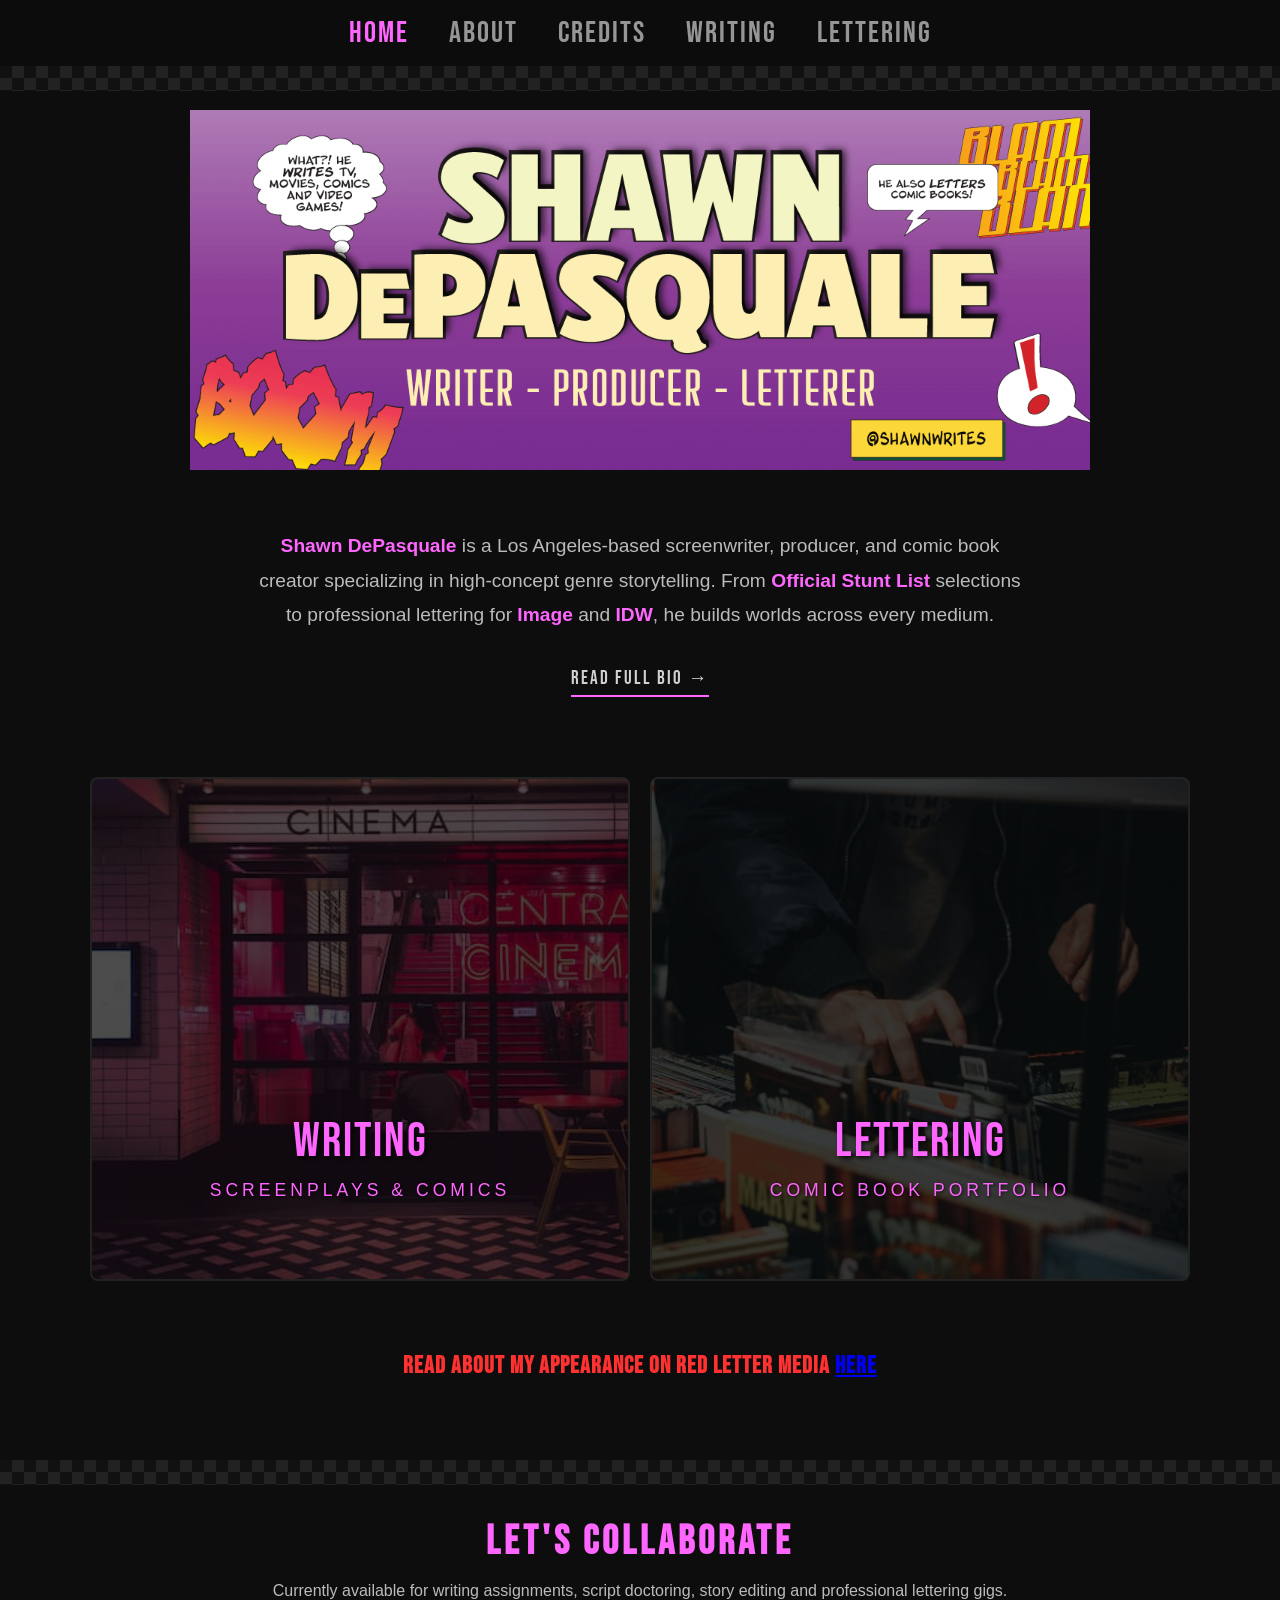
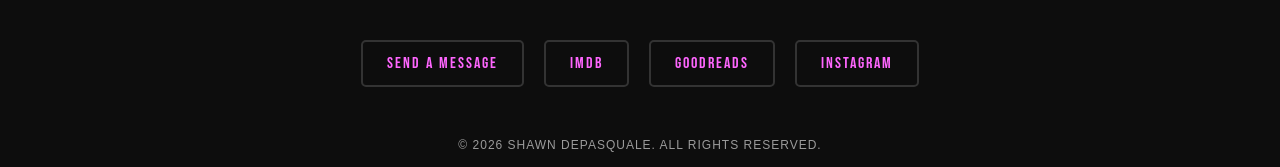
==== index.html @ c338ba61 "banner off cetner fix" ====
<!DOCTYPE html>
<html lang="en">
<head>
    <meta charset="UTF-8">
    <meta name="viewport" content="width=device-width, initial-scale=1.0">
    <title>Shawn DePasquale | Comic Book Writer, Editor & Letterer</title>
    
    <link rel="canonical" href="https://shawndepasquale.com/" />
    
    <meta name="description" content="Shawn DePasquale is a screenwriter, comic book writer, and letterer. Credits include Image Comics, IDW, Trailer Park Boys, and Red Letter Media.">
    
    <meta property="og:type" content="website">
    <meta property="og:url" content="https://shawndepasquale.com/">
    <meta property="og:title" content="Shawn DePasquale | Screenwriter & Comic Book Creator">
    <meta property="og:description" content="Writer and letterer for Image Comics, IDW, and Trailer Park Boys. Story editor for Charles Soule.">
    <meta property="og:image" content="https://shawndepasquale.com/banner.png">

    <meta name="twitter:card" content="summary_large_image">
    <meta name="twitter:url" content="https://shawndepasquale.com/">
    <meta name="twitter:title" content="Shawn DePasquale | Screenwriter & Comic Book Writer">
    <meta name="twitter:description" content="Comic book writer and letterer for major publishers.">
    <meta name="twitter:image" content="https://shawndepasquale.com/banner.png">
    
    <link rel="icon" type="image/png" href="./favicon.png">
    
    <link rel="preconnect" href="https://fonts.googleapis.com">
    <link rel="preconnect" href="https://fonts.gstatic.com" crossorigin>
    <link href="https://fonts.googleapis.com/css2?family=Bebas+Neue&display=swap" rel="stylesheet">
    <link rel="preload" href="./banner.png" as="image">
    
    <style>
        :root {
            --bg: #0d0d0d;
            --accent: #ff66ff; 
            --text: #d1d1d1;
            --award: #ffcc00;
        }

        body {
            background-color: var(--bg);
            color: var(--text);
            font-family: 'Helvetica Neue', Arial, sans-serif;
            margin: 0;
            text-align: center;
            padding-top: 90px; 
        }

        /* --- STICKY NAVIGATION BAR --- */
        nav.main-nav {
            position: fixed;
            top: 0;
            width: 100%;
            z-index: 1000;
            background: rgba(13, 13, 13, 0.95);
            backdrop-filter: blur(10px); 
            padding-top: 15px;
            padding-bottom: 0;
        }

        .nav-container {
            max-width: 1100px;
            margin: 0 auto;
            display: flex;
            justify-content: center;
            gap: 40px;
            list-style: none;
            padding: 0 0 15px 0;
        }

        .nav-container li {
            display: inline;
        }

        .nav-container a {
            color: var(--text);
            text-decoration: none;
            text-transform: uppercase;
            font-family: 'Bebas Neue', sans-serif;
            font-size: 1.9rem;
            letter-spacing: 2px;
            transition: 0.2s;
            opacity: 0.7;
        }

        .nav-container a:hover, .nav-container a.active {
            color: var(--accent);
            opacity: 1;
        }

        /* --- SKA CHECKERBOARD SEPARATOR --- */
        .ska-separator {
            height: 25px;
            width: 100%;
            background-image: 
                linear-gradient(45deg, #222 25%, transparent 25%), 
                linear-gradient(-45deg, #222 25%, transparent 25%), 
                linear-gradient(45deg, transparent 75%, #222 75%), 
                linear-gradient(-45deg, transparent 75%, #222 75%);
            background-color: #111;
            background-size: 24px 24px;
            background-position: 0 0, 0 12px, 12px -12px, -12px 0px;
            border: none;
        }

        /* --- UTILITY CLASSES --- */
        .section-spacing-lg {
            margin-top: 80px;
        }

        .rlm-feature-spacing {
            margin-top: 50px;
            margin-bottom: 20px;
        }

        /* --- LOGO / BANNER AREA --- */
        .banner-container {
            width: 100%;
            max-width: 1200px;
            margin: 0 auto;
            padding: 20px 20px 40px 20px;
            box-sizing: border-box;
        }

        .main-logo {
            width: 100%;
            max-width: 900px;
            height: auto;
            display: block;
            margin: 0 auto;
        }

        /* --- SHORT BIO SECTION --- */
        .short-bio {
            max-width: 763px;
            margin: 0 auto 60px auto;
            padding: 0 20px;
            text-align: center;
        }
        .short-bio p {
            font-size: 1.2rem;
            line-height: 1.8;
            color: #bbb;
        }
        .short-bio strong {
            color: var(--accent);
        }
        .bio-link {
            display: inline-block;
            margin-top: 15px;
            color: var(--text);
            text-decoration: none;
            font-family: 'Bebas Neue', sans-serif;
            font-size: 1.2rem;
            letter-spacing: 2px;
            border-bottom: 2px solid var(--accent);
            padding-bottom: 5px;
            transition: 0.3s;
        }
        .bio-link:hover {
            color: var(--accent);
        }

        /* --- THE GATEWAY GRID --- */
        .gateway-grid {
            display: grid;
            grid-template-columns: 1fr 1fr;
            gap: 20px;
            max-width: 1100px;
            margin: 0 auto;
            padding: 20px;
        }

        .gateway-card {
            position: relative;
            height: 500px;
            border-radius: 8px;
            overflow: hidden;
            text-decoration: none;
            transition: transform 0.3s ease, box-shadow 0.3s ease;
            border: 2px solid #222;
            background-color: #000;
        }

        .gateway-card:hover {
            transform: translate(-3px, -3px);
            box-shadow: 8px 8px 0px var(--accent);
            border-color: var(--accent);
        }

        .lettering-bg, .writing-bg {
            height: 100%;
            width: 100%;
            background-size: cover;
            background-position: center;
            transition: transform 0.6s ease;
            position: absolute;
            top: 0;
            left: 0;
        }

        .lettering-bg {
            background-image: linear-gradient(rgba(0,0,0,0.7), rgba(0,0,0,0.7)), url('lettering-cover.jpg'); 
        }

        .writing-bg {
            background-image: linear-gradient(rgba(0,0,0,0.7), rgba(0,0,0,0.7)), url('writing-cover.jpg'); 
        }

        .gateway-card:hover .lettering-bg, 
        .gateway-card:hover .writing-bg {
            transform: scale(1.05);
            background-image: linear-gradient(rgba(0,0,0,0.4), rgba(0,0,0,0.4)), url('lettering-cover.jpg');
        }

        .gateway-card:hover .writing-bg {
            background-image: linear-gradient(rgba(0,0,0,0.4), rgba(0,0,0,0.4)), url('writing-cover.jpg');
        }

        .card-content {
            position: absolute;
            bottom: 40px;
            left: 0;
            right: 0;
            padding: 20px;
            pointer-events: none; 
            z-index: 2;
        }

        .card-content h2 {
            font-family: 'Bebas Neue', sans-serif;
            font-size: 3rem;
            margin: 0;
            text-transform: uppercase;
            letter-spacing: 2px;
            font-weight: 400;
            color: var(--accent);
            text-shadow: 2px 2px 4px rgba(0,0,0,0.7);
        }

        .card-content p {
            font-size: 1.1rem;
            color: var(--accent);
            text-transform: uppercase;
            letter-spacing: 4px;
            margin-top: 10px;
            text-shadow: 1px 1px 3px rgba(0,0,0,0.7);
        }

        /* --- SPECIAL FEATURE LINK --- */
        .special-feature-link {
            font-family: 'Bebas Neue', sans-serif;
            color: #ff3131;
            font-size: 1.5rem;
            font-weight: bold;
            text-decoration: none;
            text-transform: uppercase;
            letter-spacing: 1px;
            border-bottom: 2px;
            transition: 0.3s;
        }

        .special-feature-link:hover {
            color: #fff;
            border-bottom-color: #fff;
        }

        /* --- FOOTER STYLES --- */
        footer {
            margin-top: 0;
            padding: 0px 0px;
            text-align: center;
        }

        .footer-container {
            max-width: 800px;
            margin: 0 auto;
        }

        footer h2 {
            color: var(--accent);
            font-family: 'Bebas Neue', sans-serif;
            font-size: 2.5rem;
            letter-spacing: 4px;
            margin-bottom: 15px;
        }

        .contact-intro {
            color: #bbb; 
            font-family: 'Helvetica Neue', Arial, sans-serif;
            font-size: 1.rem;
            margin-bottom: 40px;
        }

        .contact-links {
            display: flex;
            justify-content: center;
            gap: 20px;
            flex-wrap: wrap;
        }

        .contact-btn {
            color: #ff66ff;
            text-decoration: none;
            font-family: 'Bebas Neue', sans-serif;
            text-transform: uppercase;
            letter-spacing: 2px;
            font-size: 1rem;
            padding: 12px 24px;
            border: 2px solid #333;
            border-radius: 5px;
            transition: 0.2s;
            display: inline-block;
            box-sizing: border-box;
        }

        .contact-btn:hover {
            border-color: var(--accent);
            color: #000;
            background: var(--accent);
            transform: translate(-2px, -2px);
            box-shadow: 4px 4px 0px #fff;
        }

        .copyright {
            margin-top: 51px;
            margin-bottom: 15px;
            font-size: 0.75rem;
            color: #9b9b9b;
            text-transform: uppercase;
            letter-spacing: 1px;
        }

        /* --- ACCESSIBILITY HELPER --- */
        .visually-hidden {
            position: absolute;
            width: 1px;
            height: 1px;
            margin: -1px;
            padding: 0;
            overflow: hidden;
            clip: rect(0, 0, 0, 0);
            white-space: nowrap;
            border: 0;
        }

        @media (max-width: 768px) {
            .gateway-grid { grid-template-columns: 1fr; }
            .gateway-card { height: 350px; }
            footer h2 { font-size: 1.5rem; }
            .contact-btn { width: 100%; }
            .nav-container { gap: 20px; }
            .nav-container a { font-size: 1.1rem; }
        }
    </style>
   
    <script type="application/ld+json">
    {
      "@context": "https://schema.org",
      "@type": "Person",
      "name": "Shawn DePasquale",
      "url": "https://shawndepasquale.com",
      "image": "https://shawndepasquale.com/banner.png",
      "sameAs": [
        "https://www.imdb.com/name/nm4267249/",
        "https://www.goodreads.com/author/show/6082925.Shawn_DePasquale",
        "https://screenrant.com/author/sdepas/",
        "https://bunnyears.com/author/bunnyears-sdp/",
        "https://bsky.app/profile/shawnwrites.bsky.social",
        "https://www.linkedin.com/in/shawndepasquale/",
        "https://www.instagram.com/shawnwrites/"
      ],
      "jobTitle": ["Screenwriter", "Comic Book Writer", "Editor", "Letterer", "Producer"],
      "worksFor": [
        { "@type": "Organization", "name": "Screen Rant" },
        { "@type": "Organization", "name": "Image Comics" },
        { "@type": "Organization", "name": "IDW Publishing" }
      ],
      "knowsAbout": ["Screenwriting", "Comic Books", "Comic Book Lettering", "Film Production", "Television Production", "TTRPG", "Story Editing"],
      "alumniOf": {
        "@type": "Organization",
        "name": "BunnyEars.com"
      },
      "colleague": [
        { "@type": "Person", "name": "Macaulay Culkin" },
        { "@type": "Person", "name": "Charles Soule" }
      ],
      "workExample": [
        {
          "@type": "CreativeWork",
          "name": "Home Alone Again with the Google Assistant",
          "url": "https://www.youtube.com/watch?v=-lfHXKbsMLE",
          "creator": { "@type": "Organization", "name": "Google" },
          "contributor": [
            { "@type": "Person", "name": "Shawn DePasquale" },
            { "@type": "Person", "name": "Macaulay Culkin" }
          ]
        },
        {
          "@type": "ScreenplayWork",
          "name": "Robocop: Against The Machine",
          "author": { "@type": "Person", "name": "Shawn DePasquale" },
          "description": "Feature screenplay selected for Official Stunt List Season 3",
          "url": "https://www.officialstuntlist.com/stunt-list-s3/robocop-against-the-machine",
          "award": "Official Stunt List Season 3 Selection"
        },
        {
          "@type": "Book",
          "name": "Trailer Park Boys: Countdown to Liquor Day",
          "author": { "@type": "Person", "name": "Shawn DePasquale" },
          "publisher": { "@type": "Organization", "name": "IDW Publishing" }
        }
      ]
    }
    </script>
</head>
<body>

<nav class="main-nav">
    <ul class="nav-container">
        <li><a href="index.html" class="active">Home</a></li>
        <li><a href="about.html">About</a></li>
        <li><a href="credits.html">Credits</a></li>
        <li><a href="writing.html">Writing</a></li>
        <li><a href="lettering.html">Lettering</a></li>
     </ul>
      <div class="ska-separator"></div>
     </nav>

    <main>
        <h1 class="visually-hidden">Shawn DePasquale - Screenwriter, Comic Book Writer, and Letterer</h1>

        <div class="banner-container">
            <img src="banner.png" 
                 alt="Shawn DePasquale - Screenwriter, Comic Book Writer, and Letterer" 
                 class="main-logo" 
                 width="1200" 
                 height="480" 
                 fetchpriority="high">
        </div>

        <div class="short-bio">
            <p>
                <strong>Shawn DePasquale</strong> is a Los Angeles-based screenwriter, producer, and comic book creator specializing in high-concept genre storytelling. From <strong>Official Stunt List</strong> selections to professional lettering for <strong>Image</strong> and <strong>IDW</strong>, he builds worlds across every medium.
            </p>
            <a href="about.html" class="bio-link">Read Full Bio →</a>
        </div>

        <div class="gateway-grid">
            <a href="writing.html" class="gateway-card" aria-label="View writing portfolio - screenplays and comics">
                <div class="writing-bg"></div>
                <div class="card-content">
                    <h2>Writing</h2>
                    <p>Screenplays & Comics</p>
                </div>
            </a>

            <a href="lettering.html" class="gateway-card" aria-label="View lettering portfolio - comic book lettering samples">
                <div class="lettering-bg"></div>
                <div class="card-content">
                    <h2>Lettering</h2>
                    <p>Comic Book Portfolio</p>
                </div>
            </a>
        </div>

<div class="rlm-feature-spacing">
    <p class="special-feature-link">
        Read about my appearance on Red Letter Media 
        <a href="redlettermedia.html" class="inline-link">HERE</a>
    </p>
</div>

    </main>

   <footer>
        <div class="ska-separator section-spacing-lg"></div>
        <div class="footer-container">
            <h2>Let's Collaborate</h2>
            <p class="contact-intro">Currently available for writing assignments, script doctoring, story editing and professional lettering gigs.</p>            <div class="contact-links">
                <a href="contact.html" class="contact-btn">Send a Message</a>
                <a href="https://www.imdb.com/name/nm4267249/" target="_blank" rel="noopener noreferrer" class="contact-btn">IMDb</a>
                <a href="https://www.goodreads.com/author/show/6082925.Shawn_DePasquale" target="_blank" rel="noopener noreferrer" class="contact-btn">Goodreads</a>
                <a href="https://instagram.com/shawnwrites" target="_blank" rel="noopener noreferrer" class="contact-btn">Instagram</a>
            </div>
            <p class="copyright">
                &copy; 2026 Shawn DePasquale. All Rights Reserved.
            </p>
        </div>
    </footer>

</body>
</html>
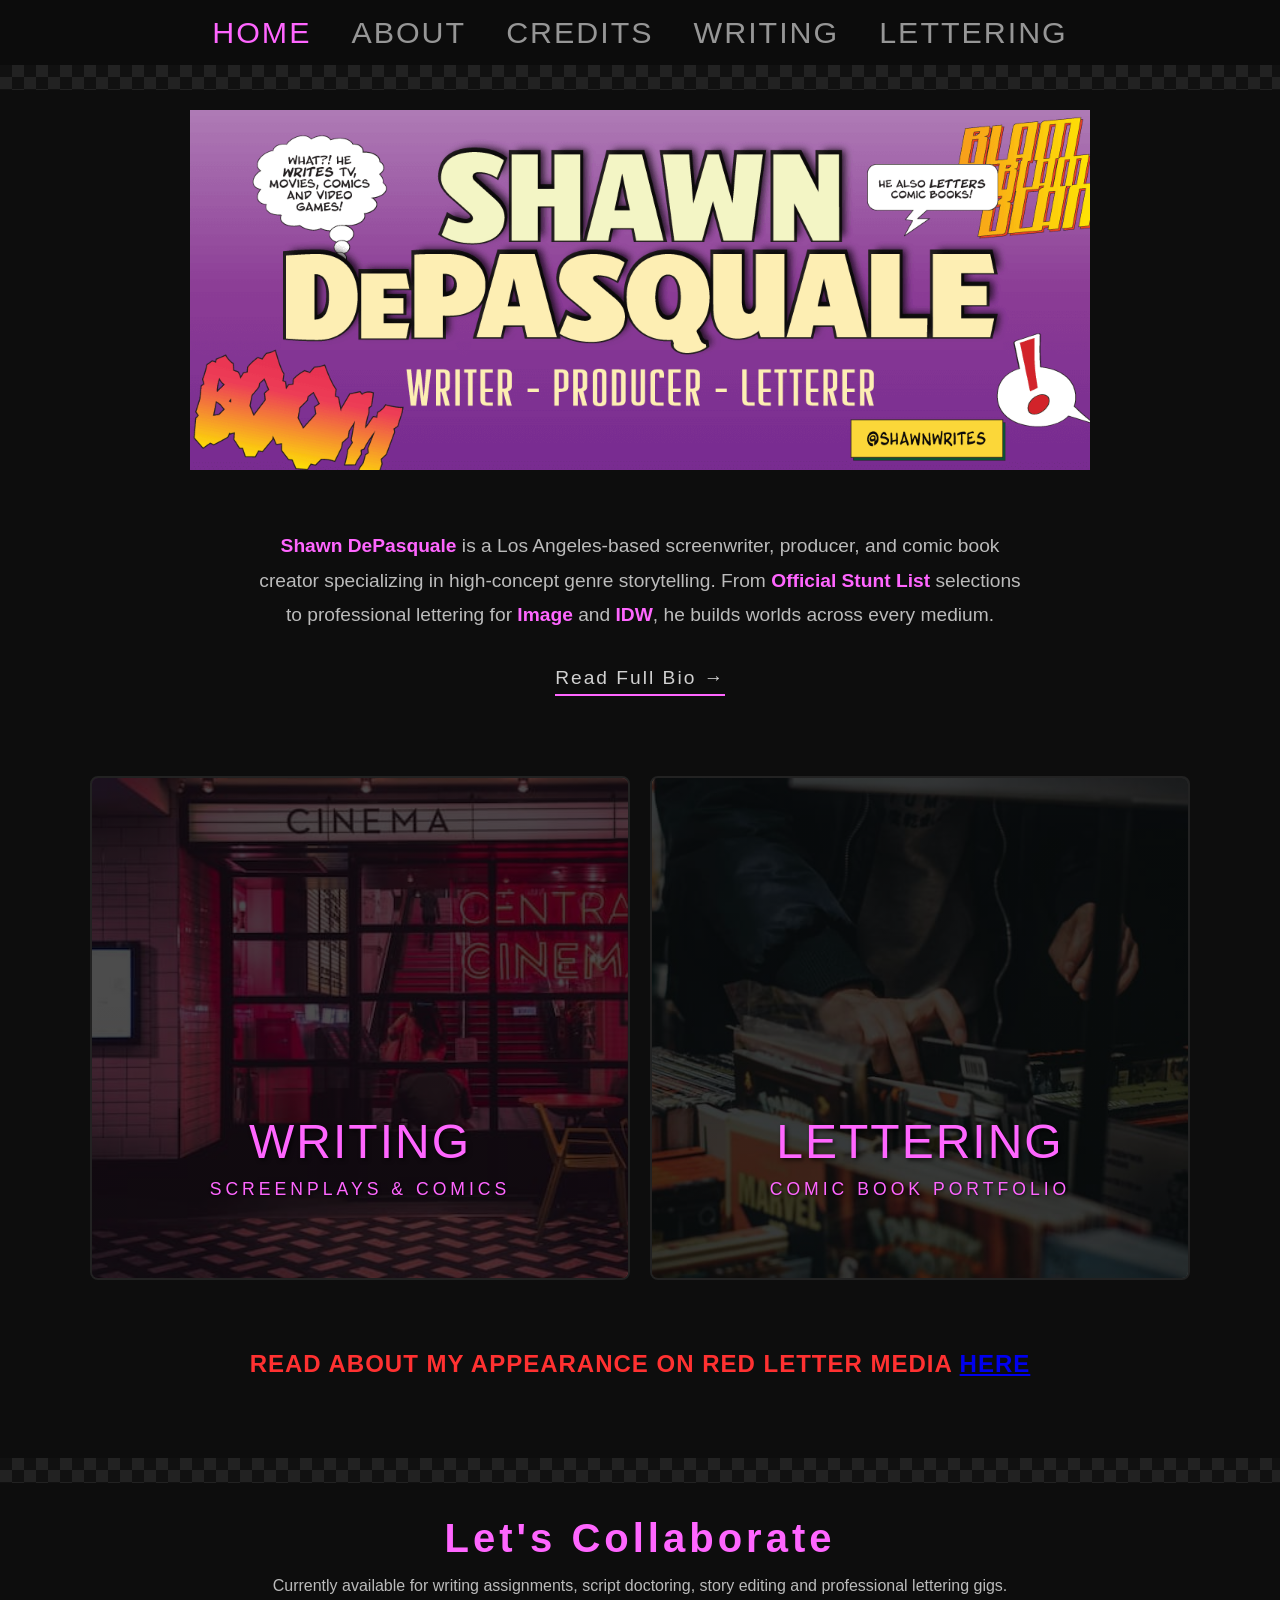
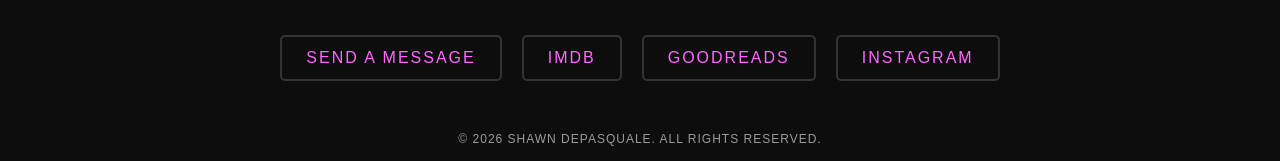
==== commit 0f025cee: "Security hardening: add CSP, remove email from source, sanitize video inputs - Add Content-Security-" ====
--- a/index.html
+++ b/index.html
@@ -1,492 +1,493 @@
-<!DOCTYPE html>
-<html lang="en">
-<head>
-    <meta charset="UTF-8">
-    <meta name="viewport" content="width=device-width, initial-scale=1.0">
-    <title>Shawn DePasquale | Comic Book Writer, Editor & Letterer</title>
-    
-    <link rel="canonical" href="https://shawndepasquale.com/" />
-    
-    <meta name="description" content="Shawn DePasquale is a screenwriter, comic book writer, and letterer. Credits include Image Comics, IDW, Trailer Park Boys, and Red Letter Media.">
-    
-    <meta property="og:type" content="website">
-    <meta property="og:url" content="https://shawndepasquale.com/">
-    <meta property="og:title" content="Shawn DePasquale | Screenwriter & Comic Book Creator">
-    <meta property="og:description" content="Writer and letterer for Image Comics, IDW, and Trailer Park Boys. Story editor for Charles Soule.">
-    <meta property="og:image" content="https://shawndepasquale.com/banner.png">
-
-    <meta name="twitter:card" content="summary_large_image">
-    <meta name="twitter:url" content="https://shawndepasquale.com/">
-    <meta name="twitter:title" content="Shawn DePasquale | Screenwriter & Comic Book Writer">
-    <meta name="twitter:description" content="Comic book writer and letterer for major publishers.">
-    <meta name="twitter:image" content="https://shawndepasquale.com/banner.png">
-    
-    <link rel="icon" type="image/png" href="./favicon.png">
-    
-    <link rel="preconnect" href="https://fonts.googleapis.com">
-    <link rel="preconnect" href="https://fonts.gstatic.com" crossorigin>
-    <link href="https://fonts.googleapis.com/css2?family=Bebas+Neue&display=swap" rel="stylesheet">
-    <link rel="preload" href="./banner.png" as="image">
-    
-    <style>
-        :root {
-            --bg: #0d0d0d;
-            --accent: #ff66ff; 
-            --text: #d1d1d1;
-            --award: #ffcc00;
-        }
-
-        body {
-            background-color: var(--bg);
-            color: var(--text);
-            font-family: 'Helvetica Neue', Arial, sans-serif;
-            margin: 0;
-            text-align: center;
-            padding-top: 90px; 
-        }
-
-        /* --- STICKY NAVIGATION BAR --- */
-        nav.main-nav {
-            position: fixed;
-            top: 0;
-            width: 100%;
-            z-index: 1000;
-            background: rgba(13, 13, 13, 0.95);
-            backdrop-filter: blur(10px); 
-            padding-top: 15px;
-            padding-bottom: 0;
-        }
-
-        .nav-container {
-            max-width: 1100px;
-            margin: 0 auto;
-            display: flex;
-            justify-content: center;
-            gap: 40px;
-            list-style: none;
-            padding: 0 0 15px 0;
-        }
-
-        .nav-container li {
-            display: inline;
-        }
-
-        .nav-container a {
-            color: var(--text);
-            text-decoration: none;
-            text-transform: uppercase;
-            font-family: 'Bebas Neue', sans-serif;
-            font-size: 1.9rem;
-            letter-spacing: 2px;
-            transition: 0.2s;
-            opacity: 0.7;
-        }
-
-        .nav-container a:hover, .nav-container a.active {
-            color: var(--accent);
-            opacity: 1;
-        }
-
-        /* --- SKA CHECKERBOARD SEPARATOR --- */
-        .ska-separator {
-            height: 25px;
-            width: 100%;
-            background-image: 
-                linear-gradient(45deg, #222 25%, transparent 25%), 
-                linear-gradient(-45deg, #222 25%, transparent 25%), 
-                linear-gradient(45deg, transparent 75%, #222 75%), 
-                linear-gradient(-45deg, transparent 75%, #222 75%);
-            background-color: #111;
-            background-size: 24px 24px;
-            background-position: 0 0, 0 12px, 12px -12px, -12px 0px;
-            border: none;
-        }
-
-        /* --- UTILITY CLASSES --- */
-        .section-spacing-lg {
-            margin-top: 80px;
-        }
-
-        .rlm-feature-spacing {
-            margin-top: 50px;
-            margin-bottom: 20px;
-        }
-
-        /* --- LOGO / BANNER AREA --- */
-        .banner-container {
-            width: 100%;
-            max-width: 1200px;
-            margin: 0 auto;
-            padding: 20px 20px 40px 20px;
-            box-sizing: border-box;
-        }
-
-        .main-logo {
-            width: 100%;
-            max-width: 900px;
-            height: auto;
-            display: block;
-            margin: 0 auto;
-        }
-
-        /* --- SHORT BIO SECTION --- */
-        .short-bio {
-            max-width: 763px;
-            margin: 0 auto 60px auto;
-            padding: 0 20px;
-            text-align: center;
-        }
-        .short-bio p {
-            font-size: 1.2rem;
-            line-height: 1.8;
-            color: #bbb;
-        }
-        .short-bio strong {
-            color: var(--accent);
-        }
-        .bio-link {
-            display: inline-block;
-            margin-top: 15px;
-            color: var(--text);
-            text-decoration: none;
-            font-family: 'Bebas Neue', sans-serif;
-            font-size: 1.2rem;
-            letter-spacing: 2px;
-            border-bottom: 2px solid var(--accent);
-            padding-bottom: 5px;
-            transition: 0.3s;
-        }
-        .bio-link:hover {
-            color: var(--accent);
-        }
-
-        /* --- THE GATEWAY GRID --- */
-        .gateway-grid {
-            display: grid;
-            grid-template-columns: 1fr 1fr;
-            gap: 20px;
-            max-width: 1100px;
-            margin: 0 auto;
-            padding: 20px;
-        }
-
-        .gateway-card {
-            position: relative;
-            height: 500px;
-            border-radius: 8px;
-            overflow: hidden;
-            text-decoration: none;
-            transition: transform 0.3s ease, box-shadow 0.3s ease;
-            border: 2px solid #222;
-            background-color: #000;
-        }
-
-        .gateway-card:hover {
-            transform: translate(-3px, -3px);
-            box-shadow: 8px 8px 0px var(--accent);
-            border-color: var(--accent);
-        }
-
-        .lettering-bg, .writing-bg {
-            height: 100%;
-            width: 100%;
-            background-size: cover;
-            background-position: center;
-            transition: transform 0.6s ease;
-            position: absolute;
-            top: 0;
-            left: 0;
-        }
-
-        .lettering-bg {
-            background-image: linear-gradient(rgba(0,0,0,0.7), rgba(0,0,0,0.7)), url('lettering-cover.jpg'); 
-        }
-
-        .writing-bg {
-            background-image: linear-gradient(rgba(0,0,0,0.7), rgba(0,0,0,0.7)), url('writing-cover.jpg'); 
-        }
-
-        .gateway-card:hover .lettering-bg, 
-        .gateway-card:hover .writing-bg {
-            transform: scale(1.05);
-            background-image: linear-gradient(rgba(0,0,0,0.4), rgba(0,0,0,0.4)), url('lettering-cover.jpg');
-        }
-
-        .gateway-card:hover .writing-bg {
-            background-image: linear-gradient(rgba(0,0,0,0.4), rgba(0,0,0,0.4)), url('writing-cover.jpg');
-        }
-
-        .card-content {
-            position: absolute;
-            bottom: 40px;
-            left: 0;
-            right: 0;
-            padding: 20px;
-            pointer-events: none; 
-            z-index: 2;
-        }
-
-        .card-content h2 {
-            font-family: 'Bebas Neue', sans-serif;
-            font-size: 3rem;
-            margin: 0;
-            text-transform: uppercase;
-            letter-spacing: 2px;
-            font-weight: 400;
-            color: var(--accent);
-            text-shadow: 2px 2px 4px rgba(0,0,0,0.7);
-        }
-
-        .card-content p {
-            font-size: 1.1rem;
-            color: var(--accent);
-            text-transform: uppercase;
-            letter-spacing: 4px;
-            margin-top: 10px;
-            text-shadow: 1px 1px 3px rgba(0,0,0,0.7);
-        }
-
-        /* --- SPECIAL FEATURE LINK --- */
-        .special-feature-link {
-            font-family: 'Bebas Neue', sans-serif;
-            color: #ff3131;
-            font-size: 1.5rem;
-            font-weight: bold;
-            text-decoration: none;
-            text-transform: uppercase;
-            letter-spacing: 1px;
-            border-bottom: 2px;
-            transition: 0.3s;
-        }
-
-        .special-feature-link:hover {
-            color: #fff;
-            border-bottom-color: #fff;
-        }
-
-        /* --- FOOTER STYLES --- */
-        footer {
-            margin-top: 0;
-            padding: 0px 0px;
-            text-align: center;
-        }
-
-        .footer-container {
-            max-width: 800px;
-            margin: 0 auto;
-        }
-
-        footer h2 {
-            color: var(--accent);
-            font-family: 'Bebas Neue', sans-serif;
-            font-size: 2.5rem;
-            letter-spacing: 4px;
-            margin-bottom: 15px;
-        }
-
-        .contact-intro {
-            color: #bbb; 
-            font-family: 'Helvetica Neue', Arial, sans-serif;
-            font-size: 1.rem;
-            margin-bottom: 40px;
-        }
-
-        .contact-links {
-            display: flex;
-            justify-content: center;
-            gap: 20px;
-            flex-wrap: wrap;
-        }
-
-        .contact-btn {
-            color: #ff66ff;
-            text-decoration: none;
-            font-family: 'Bebas Neue', sans-serif;
-            text-transform: uppercase;
-            letter-spacing: 2px;
-            font-size: 1rem;
-            padding: 12px 24px;
-            border: 2px solid #333;
-            border-radius: 5px;
-            transition: 0.2s;
-            display: inline-block;
-            box-sizing: border-box;
-        }
-
-        .contact-btn:hover {
-            border-color: var(--accent);
-            color: #000;
-            background: var(--accent);
-            transform: translate(-2px, -2px);
-            box-shadow: 4px 4px 0px #fff;
-        }
-
-        .copyright {
-            margin-top: 51px;
-            margin-bottom: 15px;
-            font-size: 0.75rem;
-            color: #9b9b9b;
-            text-transform: uppercase;
-            letter-spacing: 1px;
-        }
-
-        /* --- ACCESSIBILITY HELPER --- */
-        .visually-hidden {
-            position: absolute;
-            width: 1px;
-            height: 1px;
-            margin: -1px;
-            padding: 0;
-            overflow: hidden;
-            clip: rect(0, 0, 0, 0);
-            white-space: nowrap;
-            border: 0;
-        }
-
-        @media (max-width: 768px) {
-            .gateway-grid { grid-template-columns: 1fr; }
-            .gateway-card { height: 350px; }
-            footer h2 { font-size: 1.5rem; }
-            .contact-btn { width: 100%; }
-            .nav-container { gap: 20px; }
-            .nav-container a { font-size: 1.1rem; }
-        }
-    </style>
-   
-    <script type="application/ld+json">
-    {
-      "@context": "https://schema.org",
-      "@type": "Person",
-      "name": "Shawn DePasquale",
-      "url": "https://shawndepasquale.com",
-      "image": "https://shawndepasquale.com/banner.png",
-      "sameAs": [
-        "https://www.imdb.com/name/nm4267249/",
-        "https://www.goodreads.com/author/show/6082925.Shawn_DePasquale",
-        "https://screenrant.com/author/sdepas/",
-        "https://bunnyears.com/author/bunnyears-sdp/",
-        "https://bsky.app/profile/shawnwrites.bsky.social",
-        "https://www.linkedin.com/in/shawndepasquale/",
-        "https://www.instagram.com/shawnwrites/"
-      ],
-      "jobTitle": ["Screenwriter", "Comic Book Writer", "Editor", "Letterer", "Producer"],
-      "worksFor": [
-        { "@type": "Organization", "name": "Screen Rant" },
-        { "@type": "Organization", "name": "Image Comics" },
-        { "@type": "Organization", "name": "IDW Publishing" }
-      ],
-      "knowsAbout": ["Screenwriting", "Comic Books", "Comic Book Lettering", "Film Production", "Television Production", "TTRPG", "Story Editing"],
-      "alumniOf": {
-        "@type": "Organization",
-        "name": "BunnyEars.com"
-      },
-      "colleague": [
-        { "@type": "Person", "name": "Macaulay Culkin" },
-        { "@type": "Person", "name": "Charles Soule" }
-      ],
-      "workExample": [
-        {
-          "@type": "CreativeWork",
-          "name": "Home Alone Again with the Google Assistant",
-          "url": "https://www.youtube.com/watch?v=-lfHXKbsMLE",
-          "creator": { "@type": "Organization", "name": "Google" },
-          "contributor": [
-            { "@type": "Person", "name": "Shawn DePasquale" },
-            { "@type": "Person", "name": "Macaulay Culkin" }
-          ]
-        },
-        {
-          "@type": "ScreenplayWork",
-          "name": "Robocop: Against The Machine",
-          "author": { "@type": "Person", "name": "Shawn DePasquale" },
-          "description": "Feature screenplay selected for Official Stunt List Season 3",
-          "url": "https://www.officialstuntlist.com/stunt-list-s3/robocop-against-the-machine",
-          "award": "Official Stunt List Season 3 Selection"
-        },
-        {
-          "@type": "Book",
-          "name": "Trailer Park Boys: Countdown to Liquor Day",
-          "author": { "@type": "Person", "name": "Shawn DePasquale" },
-          "publisher": { "@type": "Organization", "name": "IDW Publishing" }
-        }
-      ]
-    }
-    </script>
-</head>
-<body>
-
-<nav class="main-nav">
-    <ul class="nav-container">
-        <li><a href="index.html" class="active">Home</a></li>
-        <li><a href="about.html">About</a></li>
-        <li><a href="credits.html">Credits</a></li>
-        <li><a href="writing.html">Writing</a></li>
-        <li><a href="lettering.html">Lettering</a></li>
-     </ul>
-      <div class="ska-separator"></div>
-     </nav>
-
-    <main>
-        <h1 class="visually-hidden">Shawn DePasquale - Screenwriter, Comic Book Writer, and Letterer</h1>
-
-        <div class="banner-container">
-            <img src="banner.png" 
-                 alt="Shawn DePasquale - Screenwriter, Comic Book Writer, and Letterer" 
-                 class="main-logo" 
-                 width="1200" 
-                 height="480" 
-                 fetchpriority="high">
-        </div>
-
-        <div class="short-bio">
-            <p>
-                <strong>Shawn DePasquale</strong> is a Los Angeles-based screenwriter, producer, and comic book creator specializing in high-concept genre storytelling. From <strong>Official Stunt List</strong> selections to professional lettering for <strong>Image</strong> and <strong>IDW</strong>, he builds worlds across every medium.
-            </p>
-            <a href="about.html" class="bio-link">Read Full Bio →</a>
-        </div>
-
-        <div class="gateway-grid">
-            <a href="writing.html" class="gateway-card" aria-label="View writing portfolio - screenplays and comics">
-                <div class="writing-bg"></div>
-                <div class="card-content">
-                    <h2>Writing</h2>
-                    <p>Screenplays & Comics</p>
-                </div>
-            </a>
-
-            <a href="lettering.html" class="gateway-card" aria-label="View lettering portfolio - comic book lettering samples">
-                <div class="lettering-bg"></div>
-                <div class="card-content">
-                    <h2>Lettering</h2>
-                    <p>Comic Book Portfolio</p>
-                </div>
-            </a>
-        </div>
-
-<div class="rlm-feature-spacing">
-    <p class="special-feature-link">
-        Read about my appearance on Red Letter Media 
-        <a href="redlettermedia.html" class="inline-link">HERE</a>
-    </p>
-</div>
-
-    </main>
-
-   <footer>
-        <div class="ska-separator section-spacing-lg"></div>
-        <div class="footer-container">
-            <h2>Let's Collaborate</h2>
-            <p class="contact-intro">Currently available for writing assignments, script doctoring, story editing and professional lettering gigs.</p>            <div class="contact-links">
-                <a href="contact.html" class="contact-btn">Send a Message</a>
-                <a href="https://www.imdb.com/name/nm4267249/" target="_blank" rel="noopener noreferrer" class="contact-btn">IMDb</a>
-                <a href="https://www.goodreads.com/author/show/6082925.Shawn_DePasquale" target="_blank" rel="noopener noreferrer" class="contact-btn">Goodreads</a>
-                <a href="https://instagram.com/shawnwrites" target="_blank" rel="noopener noreferrer" class="contact-btn">Instagram</a>
-            </div>
-            <p class="copyright">
-                &copy; 2026 Shawn DePasquale. All Rights Reserved.
-            </p>
-        </div>
-    </footer>
-
-</body>
+<!DOCTYPE html>
+<html lang="en">
+<head>
+    <meta charset="UTF-8">
+    <meta http-equiv="Content-Security-Policy" content="default-src 'self'; script-src 'self' 'unsafe-inline'; style-src 'self' 'unsafe-inline' https://fonts.googleapis.com; font-src https://fonts.gstatic.com; frame-src https://www.youtube-nocookie.com https://www.youtube.com https://docs.google.com; img-src 'self' https://img.youtube.com data:; connect-src 'self'">
+    <meta name="viewport" content="width=device-width, initial-scale=1.0">
+    <title>Shawn DePasquale | Comic Book Writer, Editor & Letterer</title>
+    
+    <link rel="canonical" href="https://shawndepasquale.com/" />
+    
+    <meta name="description" content="Shawn DePasquale is a screenwriter, comic book writer, and letterer. Credits include Image Comics, IDW, Trailer Park Boys, and Red Letter Media.">
+    
+    <meta property="og:type" content="website">
+    <meta property="og:url" content="https://shawndepasquale.com/">
+    <meta property="og:title" content="Shawn DePasquale | Screenwriter & Comic Book Creator">
+    <meta property="og:description" content="Writer and letterer for Image Comics, IDW, and Trailer Park Boys. Story editor for Charles Soule.">
+    <meta property="og:image" content="https://shawndepasquale.com/banner.png">
+
+    <meta name="twitter:card" content="summary_large_image">
+    <meta name="twitter:url" content="https://shawndepasquale.com/">
+    <meta name="twitter:title" content="Shawn DePasquale | Screenwriter & Comic Book Writer">
+    <meta name="twitter:description" content="Comic book writer and letterer for major publishers.">
+    <meta name="twitter:image" content="https://shawndepasquale.com/banner.png">
+    
+    <link rel="icon" type="image/png" href="./favicon.png">
+    
+    <link rel="preconnect" href="https://fonts.googleapis.com">
+    <link rel="preconnect" href="https://fonts.gstatic.com" crossorigin>
+    <link href="https://fonts.googleapis.com/css2?family=Bebas+Neue&display=swap" rel="stylesheet">
+    <link rel="preload" href="./banner.png" as="image">
+    
+    <style>
+        :root {
+            --bg: #0d0d0d;
+            --accent: #ff66ff; 
+            --text: #d1d1d1;
+            --award: #ffcc00;
+        }
+
+        body {
+            background-color: var(--bg);
+            color: var(--text);
+            font-family: 'Helvetica Neue', Arial, sans-serif;
+            margin: 0;
+            text-align: center;
+            padding-top: 90px; 
+        }
+
+        /* --- STICKY NAVIGATION BAR --- */
+        nav.main-nav {
+            position: fixed;
+            top: 0;
+            width: 100%;
+            z-index: 1000;
+            background: rgba(13, 13, 13, 0.95);
+            backdrop-filter: blur(10px); 
+            padding-top: 15px;
+            padding-bottom: 0;
+        }
+
+        .nav-container {
+            max-width: 1100px;
+            margin: 0 auto;
+            display: flex;
+            justify-content: center;
+            gap: 40px;
+            list-style: none;
+            padding: 0 0 15px 0;
+        }
+
+        .nav-container li {
+            display: inline;
+        }
+
+        .nav-container a {
+            color: var(--text);
+            text-decoration: none;
+            text-transform: uppercase;
+            font-family: 'Bebas Neue', sans-serif;
+            font-size: 1.9rem;
+            letter-spacing: 2px;
+            transition: 0.2s;
+            opacity: 0.7;
+        }
+
+        .nav-container a:hover, .nav-container a.active {
+            color: var(--accent);
+            opacity: 1;
+        }
+
+        /* --- SKA CHECKERBOARD SEPARATOR --- */
+        .ska-separator {
+            height: 25px;
+            width: 100%;
+            background-image: 
+                linear-gradient(45deg, #222 25%, transparent 25%), 
+                linear-gradient(-45deg, #222 25%, transparent 25%), 
+                linear-gradient(45deg, transparent 75%, #222 75%), 
+                linear-gradient(-45deg, transparent 75%, #222 75%);
+            background-color: #111;
+            background-size: 24px 24px;
+            background-position: 0 0, 0 12px, 12px -12px, -12px 0px;
+            border: none;
+        }
+
+        /* --- UTILITY CLASSES --- */
+        .section-spacing-lg {
+            margin-top: 80px;
+        }
+
+        .rlm-feature-spacing {
+            margin-top: 50px;
+            margin-bottom: 20px;
+        }
+
+        /* --- LOGO / BANNER AREA --- */
+        .banner-container {
+            width: 100%;
+            max-width: 1200px;
+            margin: 0 auto;
+            padding: 20px 20px 40px 20px;
+            box-sizing: border-box;
+        }
+
+        .main-logo {
+            width: 100%;
+            max-width: 900px;
+            height: auto;
+            display: block;
+            margin: 0 auto;
+        }
+
+        /* --- SHORT BIO SECTION --- */
+        .short-bio {
+            max-width: 763px;
+            margin: 0 auto 60px auto;
+            padding: 0 20px;
+            text-align: center;
+        }
+        .short-bio p {
+            font-size: 1.2rem;
+            line-height: 1.8;
+            color: #bbb;
+        }
+        .short-bio strong {
+            color: var(--accent);
+        }
+        .bio-link {
+            display: inline-block;
+            margin-top: 15px;
+            color: var(--text);
+            text-decoration: none;
+            font-family: 'Bebas Neue', sans-serif;
+            font-size: 1.2rem;
+            letter-spacing: 2px;
+            border-bottom: 2px solid var(--accent);
+            padding-bottom: 5px;
+            transition: 0.3s;
+        }
+        .bio-link:hover {
+            color: var(--accent);
+        }
+
+        /* --- THE GATEWAY GRID --- */
+        .gateway-grid {
+            display: grid;
+            grid-template-columns: 1fr 1fr;
+            gap: 20px;
+            max-width: 1100px;
+            margin: 0 auto;
+            padding: 20px;
+        }
+
+        .gateway-card {
+            position: relative;
+            height: 500px;
+            border-radius: 8px;
+            overflow: hidden;
+            text-decoration: none;
+            transition: transform 0.3s ease, box-shadow 0.3s ease;
+            border: 2px solid #222;
+            background-color: #000;
+        }
+
+        .gateway-card:hover {
+            transform: translate(-3px, -3px);
+            box-shadow: 8px 8px 0px var(--accent);
+            border-color: var(--accent);
+        }
+
+        .lettering-bg, .writing-bg {
+            height: 100%;
+            width: 100%;
+            background-size: cover;
+            background-position: center;
+            transition: transform 0.6s ease;
+            position: absolute;
+            top: 0;
+            left: 0;
+        }
+
+        .lettering-bg {
+            background-image: linear-gradient(rgba(0,0,0,0.7), rgba(0,0,0,0.7)), url('lettering-cover.jpg'); 
+        }
+
+        .writing-bg {
+            background-image: linear-gradient(rgba(0,0,0,0.7), rgba(0,0,0,0.7)), url('writing-cover.jpg'); 
+        }
+
+        .gateway-card:hover .lettering-bg, 
+        .gateway-card:hover .writing-bg {
+            transform: scale(1.05);
+            background-image: linear-gradient(rgba(0,0,0,0.4), rgba(0,0,0,0.4)), url('lettering-cover.jpg');
+        }
+
+        .gateway-card:hover .writing-bg {
+            background-image: linear-gradient(rgba(0,0,0,0.4), rgba(0,0,0,0.4)), url('writing-cover.jpg');
+        }
+
+        .card-content {
+            position: absolute;
+            bottom: 40px;
+            left: 0;
+            right: 0;
+            padding: 20px;
+            pointer-events: none; 
+            z-index: 2;
+        }
+
+        .card-content h2 {
+            font-family: 'Bebas Neue', sans-serif;
+            font-size: 3rem;
+            margin: 0;
+            text-transform: uppercase;
+            letter-spacing: 2px;
+            font-weight: 400;
+            color: var(--accent);
+            text-shadow: 2px 2px 4px rgba(0,0,0,0.7);
+        }
+
+        .card-content p {
+            font-size: 1.1rem;
+            color: var(--accent);
+            text-transform: uppercase;
+            letter-spacing: 4px;
+            margin-top: 10px;
+            text-shadow: 1px 1px 3px rgba(0,0,0,0.7);
+        }
+
+        /* --- SPECIAL FEATURE LINK --- */
+        .special-feature-link {
+            font-family: 'Bebas Neue', sans-serif;
+            color: #ff3131;
+            font-size: 1.5rem;
+            font-weight: bold;
+            text-decoration: none;
+            text-transform: uppercase;
+            letter-spacing: 1px;
+            border-bottom: 2px;
+            transition: 0.3s;
+        }
+
+        .special-feature-link:hover {
+            color: #fff;
+            border-bottom-color: #fff;
+        }
+
+        /* --- FOOTER STYLES --- */
+        footer {
+            margin-top: 0;
+            padding: 0px 0px;
+            text-align: center;
+        }
+
+        .footer-container {
+            max-width: 800px;
+            margin: 0 auto;
+        }
+
+        footer h2 {
+            color: var(--accent);
+            font-family: 'Bebas Neue', sans-serif;
+            font-size: 2.5rem;
+            letter-spacing: 4px;
+            margin-bottom: 15px;
+        }
+
+        .contact-intro {
+            color: #bbb; 
+            font-family: 'Helvetica Neue', Arial, sans-serif;
+            font-size: 1.rem;
+            margin-bottom: 40px;
+        }
+
+        .contact-links {
+            display: flex;
+            justify-content: center;
+            gap: 20px;
+            flex-wrap: wrap;
+        }
+
+        .contact-btn {
+            color: #ff66ff;
+            text-decoration: none;
+            font-family: 'Bebas Neue', sans-serif;
+            text-transform: uppercase;
+            letter-spacing: 2px;
+            font-size: 1rem;
+            padding: 12px 24px;
+            border: 2px solid #333;
+            border-radius: 5px;
+            transition: 0.2s;
+            display: inline-block;
+            box-sizing: border-box;
+        }
+
+        .contact-btn:hover {
+            border-color: var(--accent);
+            color: #000;
+            background: var(--accent);
+            transform: translate(-2px, -2px);
+            box-shadow: 4px 4px 0px #fff;
+        }
+
+        .copyright {
+            margin-top: 51px;
+            margin-bottom: 15px;
+            font-size: 0.75rem;
+            color: #9b9b9b;
+            text-transform: uppercase;
+            letter-spacing: 1px;
+        }
+
+        /* --- ACCESSIBILITY HELPER --- */
+        .visually-hidden {
+            position: absolute;
+            width: 1px;
+            height: 1px;
+            margin: -1px;
+            padding: 0;
+            overflow: hidden;
+            clip: rect(0, 0, 0, 0);
+            white-space: nowrap;
+            border: 0;
+        }
+
+        @media (max-width: 768px) {
+            .gateway-grid { grid-template-columns: 1fr; }
+            .gateway-card { height: 350px; }
+            footer h2 { font-size: 1.5rem; }
+            .contact-btn { width: 100%; }
+            .nav-container { gap: 20px; }
+            .nav-container a { font-size: 1.1rem; }
+        }
+    </style>
+   
+    <script type="application/ld+json">
+    {
+      "@context": "https://schema.org",
+      "@type": "Person",
+      "name": "Shawn DePasquale",
+      "url": "https://shawndepasquale.com",
+      "image": "https://shawndepasquale.com/banner.png",
+      "sameAs": [
+        "https://www.imdb.com/name/nm4267249/",
+        "https://www.goodreads.com/author/show/6082925.Shawn_DePasquale",
+        "https://screenrant.com/author/sdepas/",
+        "https://bunnyears.com/author/bunnyears-sdp/",
+        "https://bsky.app/profile/shawnwrites.bsky.social",
+        "https://www.linkedin.com/in/shawndepasquale/",
+        "https://www.instagram.com/shawnwrites/"
+      ],
+      "jobTitle": ["Screenwriter", "Comic Book Writer", "Editor", "Letterer", "Producer"],
+      "worksFor": [
+        { "@type": "Organization", "name": "Screen Rant" },
+        { "@type": "Organization", "name": "Image Comics" },
+        { "@type": "Organization", "name": "IDW Publishing" }
+      ],
+      "knowsAbout": ["Screenwriting", "Comic Books", "Comic Book Lettering", "Film Production", "Television Production", "TTRPG", "Story Editing"],
+      "alumniOf": {
+        "@type": "Organization",
+        "name": "BunnyEars.com"
+      },
+      "colleague": [
+        { "@type": "Person", "name": "Macaulay Culkin" },
+        { "@type": "Person", "name": "Charles Soule" }
+      ],
+      "workExample": [
+        {
+          "@type": "CreativeWork",
+          "name": "Home Alone Again with the Google Assistant",
+          "url": "https://www.youtube.com/watch?v=-lfHXKbsMLE",
+          "creator": { "@type": "Organization", "name": "Google" },
+          "contributor": [
+            { "@type": "Person", "name": "Shawn DePasquale" },
+            { "@type": "Person", "name": "Macaulay Culkin" }
+          ]
+        },
+        {
+          "@type": "ScreenplayWork",
+          "name": "Robocop: Against The Machine",
+          "author": { "@type": "Person", "name": "Shawn DePasquale" },
+          "description": "Feature screenplay selected for Official Stunt List Season 3",
+          "url": "https://www.officialstuntlist.com/stunt-list-s3/robocop-against-the-machine",
+          "award": "Official Stunt List Season 3 Selection"
+        },
+        {
+          "@type": "Book",
+          "name": "Trailer Park Boys: Countdown to Liquor Day",
+          "author": { "@type": "Person", "name": "Shawn DePasquale" },
+          "publisher": { "@type": "Organization", "name": "IDW Publishing" }
+        }
+      ]
+    }
+    </script>
+</head>
+<body>
+
+<nav class="main-nav">
+    <ul class="nav-container">
+        <li><a href="index.html" class="active">Home</a></li>
+        <li><a href="about.html">About</a></li>
+        <li><a href="credits.html">Credits</a></li>
+        <li><a href="writing.html">Writing</a></li>
+        <li><a href="lettering.html">Lettering</a></li>
+     </ul>
+      <div class="ska-separator"></div>
+     </nav>
+
+    <main>
+        <h1 class="visually-hidden">Shawn DePasquale - Screenwriter, Comic Book Writer, and Letterer</h1>
+
+        <div class="banner-container">
+            <img src="banner.png" 
+                 alt="Shawn DePasquale - Screenwriter, Comic Book Writer, and Letterer" 
+                 class="main-logo" 
+                 width="1200" 
+                 height="480" 
+                 fetchpriority="high">
+        </div>
+
+        <div class="short-bio">
+            <p>
+                <strong>Shawn DePasquale</strong> is a Los Angeles-based screenwriter, producer, and comic book creator specializing in high-concept genre storytelling. From <strong>Official Stunt List</strong> selections to professional lettering for <strong>Image</strong> and <strong>IDW</strong>, he builds worlds across every medium.
+            </p>
+            <a href="about.html" class="bio-link">Read Full Bio →</a>
+        </div>
+
+        <div class="gateway-grid">
+            <a href="writing.html" class="gateway-card" aria-label="View writing portfolio - screenplays and comics">
+                <div class="writing-bg"></div>
+                <div class="card-content">
+                    <h2>Writing</h2>
+                    <p>Screenplays & Comics</p>
+                </div>
+            </a>
+
+            <a href="lettering.html" class="gateway-card" aria-label="View lettering portfolio - comic book lettering samples">
+                <div class="lettering-bg"></div>
+                <div class="card-content">
+                    <h2>Lettering</h2>
+                    <p>Comic Book Portfolio</p>
+                </div>
+            </a>
+        </div>
+
+<div class="rlm-feature-spacing">
+    <p class="special-feature-link">
+        Read about my appearance on Red Letter Media 
+        <a href="redlettermedia.html" class="inline-link">HERE</a>
+    </p>
+</div>
+
+    </main>
+
+   <footer>
+        <div class="ska-separator section-spacing-lg"></div>
+        <div class="footer-container">
+            <h2>Let's Collaborate</h2>
+            <p class="contact-intro">Currently available for writing assignments, script doctoring, story editing and professional lettering gigs.</p>            <div class="contact-links">
+                <a href="contact.html" class="contact-btn">Send a Message</a>
+                <a href="https://www.imdb.com/name/nm4267249/" target="_blank" rel="noopener noreferrer" class="contact-btn">IMDb</a>
+                <a href="https://www.goodreads.com/author/show/6082925.Shawn_DePasquale" target="_blank" rel="noopener noreferrer" class="contact-btn">Goodreads</a>
+                <a href="https://instagram.com/shawnwrites" target="_blank" rel="noopener noreferrer" class="contact-btn">Instagram</a>
+            </div>
+            <p class="copyright">
+                &copy; 2026 Shawn DePasquale. All Rights Reserved.
+            </p>
+        </div>
+    </footer>
+
+</body>
 </html>
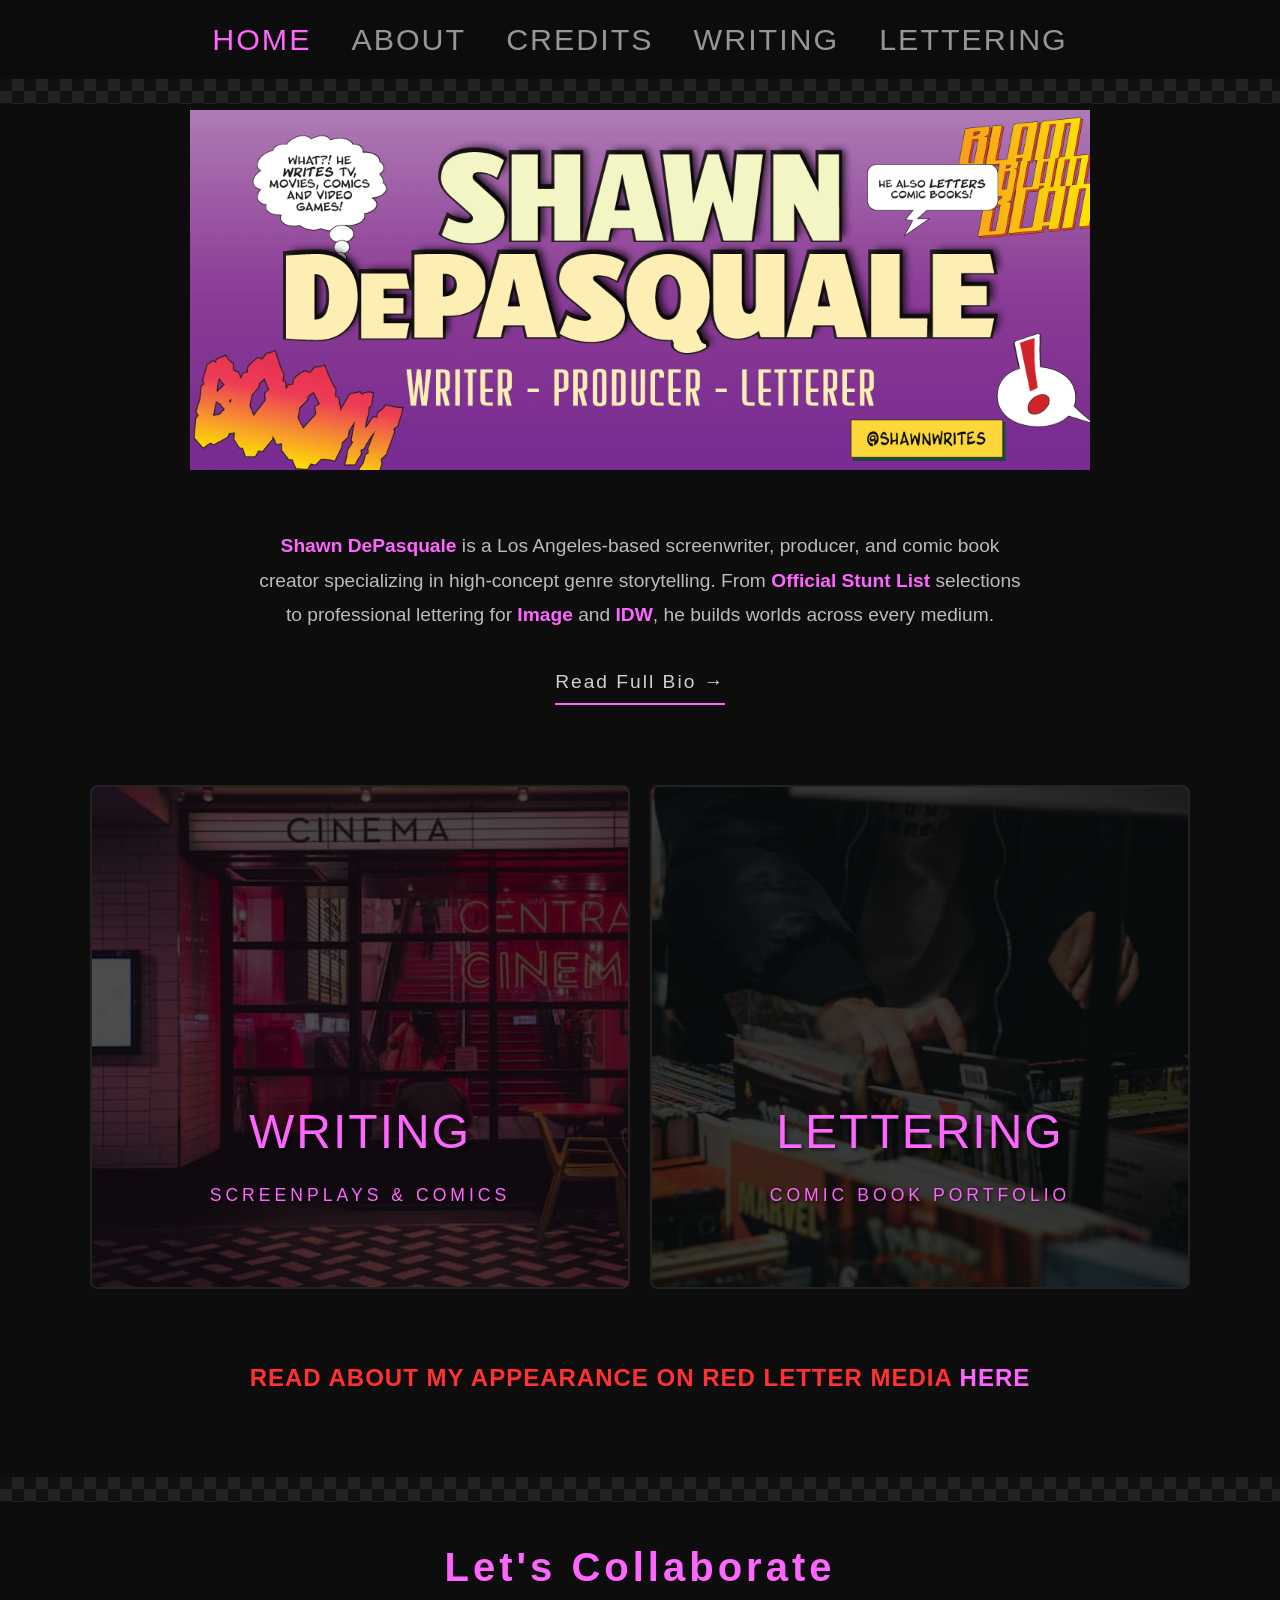
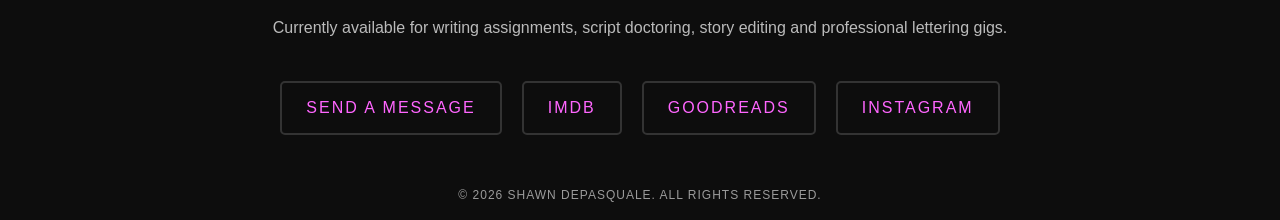
==== commit 7da9016d: "Global CSS overhaul and lettering lightbox fix" ====
--- a/index.html
+++ b/index.html
@@ -28,331 +28,7 @@
     <link rel="preconnect" href="https://fonts.gstatic.com" crossorigin>
     <link href="https://fonts.googleapis.com/css2?family=Bebas+Neue&display=swap" rel="stylesheet">
     <link rel="preload" href="./banner.png" as="image">
-    
-    <style>
-        :root {
-            --bg: #0d0d0d;
-            --accent: #ff66ff; 
-            --text: #d1d1d1;
-            --award: #ffcc00;
-        }
-
-        body {
-            background-color: var(--bg);
-            color: var(--text);
-            font-family: 'Helvetica Neue', Arial, sans-serif;
-            margin: 0;
-            text-align: center;
-            padding-top: 90px; 
-        }
-
-        /* --- STICKY NAVIGATION BAR --- */
-        nav.main-nav {
-            position: fixed;
-            top: 0;
-            width: 100%;
-            z-index: 1000;
-            background: rgba(13, 13, 13, 0.95);
-            backdrop-filter: blur(10px); 
-            padding-top: 15px;
-            padding-bottom: 0;
-        }
-
-        .nav-container {
-            max-width: 1100px;
-            margin: 0 auto;
-            display: flex;
-            justify-content: center;
-            gap: 40px;
-            list-style: none;
-            padding: 0 0 15px 0;
-        }
-
-        .nav-container li {
-            display: inline;
-        }
-
-        .nav-container a {
-            color: var(--text);
-            text-decoration: none;
-            text-transform: uppercase;
-            font-family: 'Bebas Neue', sans-serif;
-            font-size: 1.9rem;
-            letter-spacing: 2px;
-            transition: 0.2s;
-            opacity: 0.7;
-        }
-
-        .nav-container a:hover, .nav-container a.active {
-            color: var(--accent);
-            opacity: 1;
-        }
-
-        /* --- SKA CHECKERBOARD SEPARATOR --- */
-        .ska-separator {
-            height: 25px;
-            width: 100%;
-            background-image: 
-                linear-gradient(45deg, #222 25%, transparent 25%), 
-                linear-gradient(-45deg, #222 25%, transparent 25%), 
-                linear-gradient(45deg, transparent 75%, #222 75%), 
-                linear-gradient(-45deg, transparent 75%, #222 75%);
-            background-color: #111;
-            background-size: 24px 24px;
-            background-position: 0 0, 0 12px, 12px -12px, -12px 0px;
-            border: none;
-        }
-
-        /* --- UTILITY CLASSES --- */
-        .section-spacing-lg {
-            margin-top: 80px;
-        }
-
-        .rlm-feature-spacing {
-            margin-top: 50px;
-            margin-bottom: 20px;
-        }
-
-        /* --- LOGO / BANNER AREA --- */
-        .banner-container {
-            width: 100%;
-            max-width: 1200px;
-            margin: 0 auto;
-            padding: 20px 20px 40px 20px;
-            box-sizing: border-box;
-        }
-
-        .main-logo {
-            width: 100%;
-            max-width: 900px;
-            height: auto;
-            display: block;
-            margin: 0 auto;
-        }
-
-        /* --- SHORT BIO SECTION --- */
-        .short-bio {
-            max-width: 763px;
-            margin: 0 auto 60px auto;
-            padding: 0 20px;
-            text-align: center;
-        }
-        .short-bio p {
-            font-size: 1.2rem;
-            line-height: 1.8;
-            color: #bbb;
-        }
-        .short-bio strong {
-            color: var(--accent);
-        }
-        .bio-link {
-            display: inline-block;
-            margin-top: 15px;
-            color: var(--text);
-            text-decoration: none;
-            font-family: 'Bebas Neue', sans-serif;
-            font-size: 1.2rem;
-            letter-spacing: 2px;
-            border-bottom: 2px solid var(--accent);
-            padding-bottom: 5px;
-            transition: 0.3s;
-        }
-        .bio-link:hover {
-            color: var(--accent);
-        }
-
-        /* --- THE GATEWAY GRID --- */
-        .gateway-grid {
-            display: grid;
-            grid-template-columns: 1fr 1fr;
-            gap: 20px;
-            max-width: 1100px;
-            margin: 0 auto;
-            padding: 20px;
-        }
-
-        .gateway-card {
-            position: relative;
-            height: 500px;
-            border-radius: 8px;
-            overflow: hidden;
-            text-decoration: none;
-            transition: transform 0.3s ease, box-shadow 0.3s ease;
-            border: 2px solid #222;
-            background-color: #000;
-        }
-
-        .gateway-card:hover {
-            transform: translate(-3px, -3px);
-            box-shadow: 8px 8px 0px var(--accent);
-            border-color: var(--accent);
-        }
-
-        .lettering-bg, .writing-bg {
-            height: 100%;
-            width: 100%;
-            background-size: cover;
-            background-position: center;
-            transition: transform 0.6s ease;
-            position: absolute;
-            top: 0;
-            left: 0;
-        }
-
-        .lettering-bg {
-            background-image: linear-gradient(rgba(0,0,0,0.7), rgba(0,0,0,0.7)), url('lettering-cover.jpg'); 
-        }
-
-        .writing-bg {
-            background-image: linear-gradient(rgba(0,0,0,0.7), rgba(0,0,0,0.7)), url('writing-cover.jpg'); 
-        }
-
-        .gateway-card:hover .lettering-bg, 
-        .gateway-card:hover .writing-bg {
-            transform: scale(1.05);
-            background-image: linear-gradient(rgba(0,0,0,0.4), rgba(0,0,0,0.4)), url('lettering-cover.jpg');
-        }
-
-        .gateway-card:hover .writing-bg {
-            background-image: linear-gradient(rgba(0,0,0,0.4), rgba(0,0,0,0.4)), url('writing-cover.jpg');
-        }
-
-        .card-content {
-            position: absolute;
-            bottom: 40px;
-            left: 0;
-            right: 0;
-            padding: 20px;
-            pointer-events: none; 
-            z-index: 2;
-        }
-
-        .card-content h2 {
-            font-family: 'Bebas Neue', sans-serif;
-            font-size: 3rem;
-            margin: 0;
-            text-transform: uppercase;
-            letter-spacing: 2px;
-            font-weight: 400;
-            color: var(--accent);
-            text-shadow: 2px 2px 4px rgba(0,0,0,0.7);
-        }
-
-        .card-content p {
-            font-size: 1.1rem;
-            color: var(--accent);
-            text-transform: uppercase;
-            letter-spacing: 4px;
-            margin-top: 10px;
-            text-shadow: 1px 1px 3px rgba(0,0,0,0.7);
-        }
-
-        /* --- SPECIAL FEATURE LINK --- */
-        .special-feature-link {
-            font-family: 'Bebas Neue', sans-serif;
-            color: #ff3131;
-            font-size: 1.5rem;
-            font-weight: bold;
-            text-decoration: none;
-            text-transform: uppercase;
-            letter-spacing: 1px;
-            border-bottom: 2px;
-            transition: 0.3s;
-        }
-
-        .special-feature-link:hover {
-            color: #fff;
-            border-bottom-color: #fff;
-        }
-
-        /* --- FOOTER STYLES --- */
-        footer {
-            margin-top: 0;
-            padding: 0px 0px;
-            text-align: center;
-        }
-
-        .footer-container {
-            max-width: 800px;
-            margin: 0 auto;
-        }
-
-        footer h2 {
-            color: var(--accent);
-            font-family: 'Bebas Neue', sans-serif;
-            font-size: 2.5rem;
-            letter-spacing: 4px;
-            margin-bottom: 15px;
-        }
-
-        .contact-intro {
-            color: #bbb; 
-            font-family: 'Helvetica Neue', Arial, sans-serif;
-            font-size: 1.rem;
-            margin-bottom: 40px;
-        }
-
-        .contact-links {
-            display: flex;
-            justify-content: center;
-            gap: 20px;
-            flex-wrap: wrap;
-        }
-
-        .contact-btn {
-            color: #ff66ff;
-            text-decoration: none;
-            font-family: 'Bebas Neue', sans-serif;
-            text-transform: uppercase;
-            letter-spacing: 2px;
-            font-size: 1rem;
-            padding: 12px 24px;
-            border: 2px solid #333;
-            border-radius: 5px;
-            transition: 0.2s;
-            display: inline-block;
-            box-sizing: border-box;
-        }
-
-        .contact-btn:hover {
-            border-color: var(--accent);
-            color: #000;
-            background: var(--accent);
-            transform: translate(-2px, -2px);
-            box-shadow: 4px 4px 0px #fff;
-        }
-
-        .copyright {
-            margin-top: 51px;
-            margin-bottom: 15px;
-            font-size: 0.75rem;
-            color: #9b9b9b;
-            text-transform: uppercase;
-            letter-spacing: 1px;
-        }
-
-        /* --- ACCESSIBILITY HELPER --- */
-        .visually-hidden {
-            position: absolute;
-            width: 1px;
-            height: 1px;
-            margin: -1px;
-            padding: 0;
-            overflow: hidden;
-            clip: rect(0, 0, 0, 0);
-            white-space: nowrap;
-            border: 0;
-        }
-
-        @media (max-width: 768px) {
-            .gateway-grid { grid-template-columns: 1fr; }
-            .gateway-card { height: 350px; }
-            footer h2 { font-size: 1.5rem; }
-            .contact-btn { width: 100%; }
-            .nav-container { gap: 20px; }
-            .nav-container a { font-size: 1.1rem; }
-        }
-    </style>
+    <link rel="stylesheet" href="./style.css">
    
     <script type="application/ld+json">
     {
@@ -414,7 +90,7 @@
     }
     </script>
 </head>
-<body>
+<body class="page-home">
 
 <nav class="main-nav">
     <ul class="nav-container">
--- a/style.css
+++ b/style.css
@@ -0,0 +1,1528 @@
+/* ===================================================================
+   STYLE.CSS  —  Shawn DePasquale Portfolio
+   =================================================================== */
+
+/* ------------------------------------------------------------------
+   1. DESIGN TOKENS
+   ------------------------------------------------------------------ */
+:root {
+    --bg: #0d0d0d;
+    --accent: #ff66ff;
+    --text: #ffffff;
+    --card: #1a1a1a;
+    --award: #ffcc00;
+}
+
+/* Pages that use the muted text color */
+body.page-home,
+body.page-credits {
+    --text: #d1d1d1;
+}
+
+/* ------------------------------------------------------------------
+   2. SHARED BASE
+   ------------------------------------------------------------------ */
+body {
+    background-color: var(--bg);
+    color: var(--text);
+    font-family: 'Helvetica Neue', Arial, sans-serif;
+    margin: 0;
+    padding-top: 90px;
+    line-height: 1.6;
+    text-align: center;
+    overflow-x: hidden;
+}
+
+/* ------------------------------------------------------------------
+   3. NAVIGATION
+   ------------------------------------------------------------------ */
+nav.main-nav {
+    position: fixed;
+    top: 0;
+    width: 100%;
+    z-index: 1000;
+    background: rgba(13, 13, 13, 0.95);
+    backdrop-filter: blur(10px);
+    padding-top: 15px;
+    padding-bottom: 0;
+}
+
+.nav-container {
+    max-width: 1100px;
+    margin: 0 auto;
+    display: flex;
+    justify-content: center;
+    gap: 40px;
+    list-style: none;
+    padding: 0 0 15px 0;
+}
+
+.nav-container li {
+    display: inline;
+}
+
+.nav-container a {
+    color: var(--text);
+    text-decoration: none;
+    text-transform: uppercase;
+    font-family: 'Bebas Neue', sans-serif;
+    font-size: 1.9rem;
+    letter-spacing: 2px;
+    transition: 0.2s;
+    opacity: 0.7;
+}
+
+.nav-container a:hover,
+.nav-container a.active {
+    color: var(--accent);
+    opacity: 1;
+}
+
+/* ------------------------------------------------------------------
+   4. SKA CHECKERBOARD SEPARATOR
+   ------------------------------------------------------------------ */
+.ska-separator {
+    height: 25px;
+    width: 100%;
+    background-image:
+        linear-gradient(45deg, #222 25%, transparent 25%),
+        linear-gradient(-45deg, #222 25%, transparent 25%),
+        linear-gradient(45deg, transparent 75%, #222 75%),
+        linear-gradient(-45deg, transparent 75%, #222 75%);
+    background-color: #111;
+    background-size: 24px 24px;
+    background-position: 0 0, 0 12px, 12px -12px, -12px 0px;
+    border: none;
+}
+
+/* ------------------------------------------------------------------
+   5. SHARED FOOTER
+   ------------------------------------------------------------------ */
+footer {
+    margin-top: 0;
+    padding: 0;
+    text-align: center;
+}
+
+.footer-container {
+    max-width: 800px;
+    margin: 0 auto;
+}
+
+footer h2 {
+    color: var(--accent);
+    font-family: 'Bebas Neue', sans-serif;
+    font-size: 2.5rem;
+    letter-spacing: 4px;
+    margin-bottom: 15px;
+}
+
+.contact-intro {
+    color: #bbb;
+    font-family: 'Helvetica Neue', Arial, sans-serif;
+    font-size: 1rem;
+    margin-bottom: 40px;
+}
+
+.contact-links {
+    display: flex;
+    justify-content: center;
+    gap: 20px;
+    flex-wrap: wrap;
+}
+
+.contact-btn {
+    color: var(--accent);
+    text-decoration: none;
+    font-family: 'Bebas Neue', sans-serif;
+    text-transform: uppercase;
+    letter-spacing: 2px;
+    font-size: 1rem;
+    padding: 12px 24px;
+    border: 2px solid #333;
+    border-radius: 5px;
+    transition: 0.2s;
+    display: inline-block;
+    box-sizing: border-box;
+}
+
+.contact-btn:hover {
+    border-color: var(--accent);
+    color: #000;
+    background: var(--accent);
+    transform: translate(-2px, -2px);
+    box-shadow: 4px 4px 0px #fff;
+}
+
+.copyright {
+    margin-top: 51px;
+    margin-bottom: 15px;
+    font-size: 0.75rem;
+    color: #9b9b9b;
+    text-transform: uppercase;
+    letter-spacing: 1px;
+}
+
+/* ------------------------------------------------------------------
+   6. SHARED UTILITIES
+   ------------------------------------------------------------------ */
+.section-spacing-lg {
+    margin-top: 80px;
+}
+
+.visually-hidden {
+    position: absolute;
+    width: 1px;
+    height: 1px;
+    margin: -1px;
+    padding: 0;
+    overflow: hidden;
+    clip: rect(0, 0, 0, 0);
+    white-space: nowrap;
+    border: 0;
+}
+
+.inline-link {
+    color: var(--accent);
+    text-decoration: none;
+}
+
+.inline-link:hover {
+    text-decoration: underline;
+}
+
+/* Shared intro block — lettering, writing, credits */
+.intro {
+    color: #d1d1d1;
+    margin-bottom: 50px;
+    font-size: 1.2rem;
+    border-left: 3px solid var(--accent);
+    padding-left: 20px;
+    text-align: left;
+}
+
+/* ------------------------------------------------------------------
+   7. SHARED RESPONSIVE
+   ------------------------------------------------------------------ */
+@media (max-width: 768px) {
+    footer h2 { font-size: 1.5rem; }
+    .contact-btn { width: 100%; }
+    .nav-container { gap: 20px; }
+    .nav-container a { font-size: 1.1rem; }
+}
+
+
+/* ==================================================================
+   PAGE: HOME  (body.page-home)
+   ================================================================== */
+
+.banner-container {
+    width: 100%;
+    max-width: 1200px;
+    margin: 0 auto;
+    padding: 20px 20px 40px 20px;
+    box-sizing: border-box;
+}
+
+.main-logo {
+    width: 100%;
+    max-width: 900px;
+    height: auto;
+    display: block;
+    margin: 0 auto;
+}
+
+.short-bio {
+    max-width: 763px;
+    margin: 0 auto 60px auto;
+    padding: 0 20px;
+    text-align: center;
+}
+
+.short-bio p {
+    font-size: 1.2rem;
+    line-height: 1.8;
+    color: #bbb;
+}
+
+.short-bio strong {
+    color: var(--accent);
+}
+
+.bio-link {
+    display: inline-block;
+    margin-top: 15px;
+    color: var(--text);
+    text-decoration: none;
+    font-family: 'Bebas Neue', sans-serif;
+    font-size: 1.2rem;
+    letter-spacing: 2px;
+    border-bottom: 2px solid var(--accent);
+    padding-bottom: 5px;
+    transition: 0.3s;
+}
+
+.bio-link:hover {
+    color: var(--accent);
+}
+
+.gateway-grid {
+    display: grid;
+    grid-template-columns: 1fr 1fr;
+    gap: 20px;
+    max-width: 1100px;
+    margin: 0 auto;
+    padding: 20px;
+}
+
+.gateway-card {
+    position: relative;
+    height: 500px;
+    border-radius: 8px;
+    overflow: hidden;
+    text-decoration: none;
+    transition: transform 0.3s ease, box-shadow 0.3s ease;
+    border: 2px solid #222;
+    background-color: #000;
+}
+
+.gateway-card:hover {
+    transform: translate(-3px, -3px);
+    box-shadow: 8px 8px 0px var(--accent);
+    border-color: var(--accent);
+}
+
+.lettering-bg,
+.writing-bg {
+    height: 100%;
+    width: 100%;
+    background-size: cover;
+    background-position: center;
+    transition: transform 0.6s ease;
+    position: absolute;
+    top: 0;
+    left: 0;
+}
+
+.lettering-bg {
+    background-image: linear-gradient(rgba(0,0,0,0.7), rgba(0,0,0,0.7)), url('lettering-cover.jpg');
+}
+
+.writing-bg {
+    background-image: linear-gradient(rgba(0,0,0,0.7), rgba(0,0,0,0.7)), url('writing-cover.jpg');
+}
+
+.gateway-card:hover .lettering-bg {
+    transform: scale(1.05);
+    background-image: linear-gradient(rgba(0,0,0,0.4), rgba(0,0,0,0.4)), url('lettering-cover.jpg');
+}
+
+.gateway-card:hover .writing-bg {
+    transform: scale(1.05);
+    background-image: linear-gradient(rgba(0,0,0,0.4), rgba(0,0,0,0.4)), url('writing-cover.jpg');
+}
+
+.card-content {
+    position: absolute;
+    bottom: 40px;
+    left: 0;
+    right: 0;
+    padding: 20px;
+    pointer-events: none;
+    z-index: 2;
+}
+
+.card-content h2 {
+    font-family: 'Bebas Neue', sans-serif;
+    font-size: 3rem;
+    margin: 0;
+    text-transform: uppercase;
+    letter-spacing: 2px;
+    font-weight: 400;
+    color: var(--accent);
+    text-shadow: 2px 2px 4px rgba(0,0,0,0.7);
+}
+
+.card-content p {
+    font-size: 1.1rem;
+    color: var(--accent);
+    text-transform: uppercase;
+    letter-spacing: 4px;
+    margin-top: 10px;
+    text-shadow: 1px 1px 3px rgba(0,0,0,0.7);
+}
+
+.special-feature-link {
+    font-family: 'Bebas Neue', sans-serif;
+    color: #ff3131;
+    font-size: 1.5rem;
+    font-weight: bold;
+    text-decoration: none;
+    text-transform: uppercase;
+    letter-spacing: 1px;
+    border-bottom: 2px;
+    transition: 0.3s;
+}
+
+.special-feature-link:hover {
+    color: #fff;
+    border-bottom-color: #fff;
+}
+
+.rlm-feature-spacing {
+    margin-top: 50px;
+    margin-bottom: 20px;
+}
+
+@media (max-width: 768px) {
+    .gateway-grid { grid-template-columns: 1fr; }
+    .gateway-card { height: 350px; }
+}
+
+
+/* ==================================================================
+   PAGE: ABOUT  (body.page-about)
+   ================================================================== */
+
+body.page-about {
+    font-size: 1.2rem;
+    line-height: 1.8;
+    color: #bbb;
+}
+
+.about-container {
+    max-width: 900px;
+    margin: 0 auto;
+    padding: 40px 20px;
+    text-align: left;
+}
+
+.about-container h1 {
+    font-family: 'Bebas Neue', sans-serif;
+    font-size: 3.5rem;
+    text-transform: uppercase;
+    letter-spacing: 4px;
+    margin-bottom: 30px;
+    color: var(--accent);
+}
+
+.bio-flex {
+    display: flex;
+    gap: 40px;
+    align-items: flex-start;
+    margin-bottom: 40px;
+}
+
+.headshot {
+    width: 400px;
+    height: auto;
+    border-radius: 15px;
+    border: 1px solid #333;
+    box-shadow: 0 10px 30px rgba(0,0,0,0.5);
+    flex-shrink: 0;
+}
+
+.action-shot-container {
+    width: 100%;
+    text-align: center;
+    margin: 40px 0;
+}
+
+.action-shot {
+    width: 100%;
+    max-width: 800px;
+    height: auto;
+    max-height: 500px;
+    object-fit: cover;
+    object-position: center 15%;
+    border-radius: 15px;
+    border: 1px solid #333;
+}
+
+.bio-text p {
+    font-size: 1.2rem;
+    color: #d1d1d1;
+    margin-bottom: 25px;
+}
+
+.bio-text strong {
+    color: #ff66ff;
+}
+
+.ska-highlight {
+    color: var(--accent);
+    font-weight: bold;
+    border-bottom: 1px dashed var(--accent);
+}
+
+.highlights-grid {
+    display: grid;
+    grid-template-columns: 1fr 1fr;
+    gap: 20px;
+    margin-top: 50px;
+}
+
+.highlight-card {
+    background: var(--card);
+    padding: 30px;
+    border-radius: 15px;
+    border: 1px solid #222;
+}
+
+.highlight-card h2 {
+    font-family: 'Bebas Neue', sans-serif;
+    color: var(--accent);
+    text-transform: uppercase;
+    letter-spacing: 2px;
+    font-size: 1.5rem;
+    margin-top: 0;
+    margin-bottom: 10px;
+}
+
+@media (max-width: 768px) {
+    .bio-flex { flex-direction: column; }
+    .headshot { width: 100%; }
+    .highlights-grid { grid-template-columns: 1fr; }
+}
+
+
+/* ==================================================================
+   PAGE: LETTERING  (body.page-lettering)
+   ================================================================== */
+
+.page-lettering .container {
+    max-width: 1100px;
+    margin: 0 auto;
+    padding: 0 20px 60px 20px;
+    text-align: center;
+}
+
+.page-lettering .container h1 {
+    font-family: 'Bebas Neue', sans-serif;
+    font-size: 3.5rem;
+    text-transform: uppercase;
+    letter-spacing: 4px;
+    margin-bottom: 30px;
+    color: var(--accent);
+    text-align: center;
+}
+
+.page-lettering .footer-container {
+    padding: 40px 20px;
+}
+
+/* --- Project Grid --- */
+.project-grid {
+    display: grid;
+    grid-template-columns: repeat(3, 1fr);
+    gap: 30px;
+    margin-bottom: 80px;
+    padding: 20px 0;
+}
+
+.project-tile {
+    background: transparent;
+    border: none;
+    padding: 16px 16px 20px;
+    text-align: center;
+    cursor: pointer;
+    outline: none;
+}
+
+.project-tile.no-images {
+    cursor: default;
+    opacity: 0.45;
+}
+
+.project-tile.no-images:hover,
+.project-tile.no-images:focus-visible {
+    transform: none;
+}
+
+.project-thumb-wrap {
+    width: 200px;
+    height: 200px;
+    margin: 0 auto 16px;
+    border-radius: 50%;
+    overflow: hidden;
+    border: 2px solid #333;
+    transition: border-color 0.2s, transform 0.2s, box-shadow 0.2s;
+}
+
+.project-tile:hover .project-thumb-wrap,
+.project-tile:focus-visible .project-thumb-wrap {
+    border-color: var(--accent);
+    transform: scale(1.05);
+    box-shadow: 0 8px 24px rgba(255, 102, 255, 0.25);
+}
+
+.project-thumb {
+    width: 100%;
+    height: 100%;
+    object-fit: cover;
+    display: block;
+}
+
+.project-title {
+    font-family: 'Bebas Neue', sans-serif;
+    font-size: 1.25rem;
+    letter-spacing: 2px;
+    color: var(--text);
+    margin: 0;
+    text-transform: uppercase;
+    line-height: 1.2;
+}
+
+.project-coming-soon {
+    font-size: 0.7rem;
+    color: #555;
+    text-transform: uppercase;
+    letter-spacing: 1px;
+    margin: 6px 0 0;
+}
+
+.placeholder-circle {
+    width: 200px;
+    height: 200px;
+    margin: 0 auto 16px;
+    border-radius: 50%;
+    border: 2px dashed #3a3a3a;
+    display: flex;
+    align-items: center;
+    justify-content: center;
+    color: #3a3a3a;
+    font-size: 2.5rem;
+    font-family: 'Bebas Neue', sans-serif;
+}
+
+/* --- Lightbox Dialog --- */
+#lightbox {
+    background: var(--card);
+    border: 1px solid #333;
+    border-radius: 12px;
+    padding: 0;
+    max-width: 92vw;
+    max-height: 95vh;
+    width: auto;
+    color: var(--text);
+}
+
+#lightbox::backdrop {
+    background: rgba(0, 0, 0, 0.88);
+}
+
+.lightbox-header {
+    display: flex;
+    justify-content: space-between;
+    align-items: center;
+    padding: 14px 20px;
+    border-bottom: 1px solid #2a2a2a;
+}
+
+.lightbox-title-text {
+    font-family: 'Bebas Neue', sans-serif;
+    font-size: 1.4rem;
+    letter-spacing: 2px;
+    color: var(--accent);
+    margin: 0;
+}
+
+.lightbox-close {
+    background: none;
+    border: none;
+    color: #888;
+    font-size: 2rem;
+    line-height: 1;
+    cursor: pointer;
+    padding: 0 4px;
+    transition: color 0.2s;
+}
+
+.lightbox-close:hover {
+    color: var(--accent);
+}
+
+.lightbox-body {
+    padding: 20px;
+    display: flex;
+    flex-direction: column;
+    align-items: center;
+    gap: 16px;
+}
+
+#lightbox-img {
+    max-height: 68vh;
+    max-width: calc(92vw - 40px);
+    object-fit: contain;
+    display: block;
+    border-radius: 4px;
+}
+
+.lightbox-nav {
+    display: flex;
+    align-items: center;
+    gap: 20px;
+}
+
+.lb-btn {
+    background: none;
+    border: 2px solid #444;
+    color: var(--text);
+    font-size: 1.3rem;
+    padding: 6px 16px;
+    border-radius: 6px;
+    cursor: pointer;
+    transition: border-color 0.2s, color 0.2s;
+    font-family: 'Helvetica Neue', Arial, sans-serif;
+}
+
+.lb-btn:hover {
+    border-color: var(--accent);
+    color: var(--accent);
+}
+
+.lb-btn:disabled {
+    opacity: 0.25;
+    cursor: default;
+}
+
+.lb-btn:disabled:hover {
+    border-color: #444;
+    color: var(--text);
+}
+
+#lb-counter {
+    color: #888;
+    font-size: 0.9rem;
+    min-width: 55px;
+    text-align: center;
+}
+
+/* --- Credits Section --- */
+.credits-section {
+    background: var(--card);
+    padding: 40px;
+    border-radius: 20px;
+    text-align: left;
+    border: 1px solid #222;
+}
+
+.credits-section h2 {
+    font-family: 'Bebas Neue', sans-serif;
+    font-size: 2rem;
+    letter-spacing: 2px;
+}
+
+.credits-grid {
+    display: grid;
+    grid-template-columns: 1fr 1fr;
+    gap: 40px;
+    margin-top: 20px;
+}
+
+.credits-column h3 {
+    font-family: 'Bebas Neue', sans-serif;
+    border-bottom: 2px solid var(--accent);
+    padding-bottom: 10px;
+    text-transform: uppercase;
+    letter-spacing: 2px;
+}
+
+.credits-list {
+    list-style: none;
+    padding: 0;
+}
+
+.credits-list li {
+    margin-bottom: 12px;
+    padding-bottom: 12px;
+    border-bottom: 1px solid #333;
+    display: flex;
+    justify-content: space-between;
+    align-items: center;
+}
+
+.work-title {
+    font-weight: bold;
+    color: #eee;
+    padding-right: 10px;
+}
+
+.publisher {
+    color: var(--accent);
+    font-size: 0.8rem;
+    text-transform: uppercase;
+    white-space: nowrap;
+}
+
+@media (max-width: 900px) {
+    .project-grid { grid-template-columns: repeat(2, 1fr); }
+    .credits-grid { grid-template-columns: 1fr; gap: 20px; }
+}
+
+@media (max-width: 600px) {
+    .project-grid { grid-template-columns: 1fr; }
+}
+
+
+/* ==================================================================
+   PAGE: WRITING  (body.page-writing)
+   ================================================================== */
+
+.page-writing .container {
+    max-width: 900px;
+    margin: 0 auto;
+    padding: 40px 20px;
+}
+
+.page-writing .container h1 {
+    font-family: 'Bebas Neue', sans-serif;
+    font-size: 3.5rem;
+    text-transform: uppercase;
+    letter-spacing: 4px;
+    margin-bottom: 30px;
+    color: var(--accent);
+    text-align: center;
+}
+
+.script-card {
+    background: var(--card);
+    border: 1px solid #222;
+    padding: 40px;
+    border-radius: 20px;
+    margin-bottom: 30px;
+    display: flex;
+    justify-content: space-between;
+    align-items: center;
+    transition: transform 0.3s ease, border-color 0.3s ease;
+}
+
+.script-card:hover {
+    border-color: var(--accent);
+    transform: translateY(-5px);
+}
+
+.script-info {
+    max-width: 65%;
+    text-align: left;
+}
+
+.script-type {
+    color: var(--accent);
+    font-size: 0.75rem;
+    font-weight: bold;
+    text-transform: uppercase;
+    letter-spacing: 2px;
+    display: block;
+    margin-bottom: 10px;
+}
+
+.script-card h2 {
+    font-family: 'Bebas Neue', sans-serif;
+    margin: 0 0 15px 0;
+    font-size: 2rem;
+    letter-spacing: 1px;
+    line-height: 1.2;
+}
+
+.script-card p {
+    color: #ccc;
+    font-size: 1rem;
+    line-height: 1.6;
+    margin-bottom: 0;
+}
+
+.page-writing .read-btn {
+    display: inline-block;
+    width: fit-content;
+    padding: 15px 30px;
+    border: 2px solid var(--accent);
+    color: var(--accent);
+    text-decoration: none;
+    border-radius: 8px;
+    font-weight: bold;
+    font-size: 0.9rem;
+    text-transform: uppercase;
+    letter-spacing: 1px;
+    transition: 0.2s;
+    white-space: nowrap;
+}
+
+.page-writing .read-btn:hover {
+    background: var(--accent);
+    color: #000;
+    transform: translate(-2px, -2px);
+    box-shadow: 4px 4px 0px #fff;
+}
+
+.request-btn {
+    border-color: #555 !important;
+    color: #bbb !important;
+}
+
+.request-btn:hover {
+    border-color: var(--accent) !important;
+    color: #000 !important;
+    background: var(--accent) !important;
+}
+
+.meta-note {
+    margin-top: 10px;
+    font-size: 0.85rem;
+    color: #ccc;
+}
+
+.meta-note a {
+    color: var(--accent);
+    text-decoration: underline;
+}
+
+.contact-email {
+    margin-top: 25px;
+    font-size: 1rem;
+    color: var(--accent);
+    font-weight: bold;
+    letter-spacing: 1px;
+}
+
+.script-card.featured {
+    border-color: var(--accent);
+    background: linear-gradient(135deg, rgba(255, 102, 255, 0.05) 0%, var(--card) 100%);
+}
+
+.script-card.featured .script-type {
+    background: rgba(255, 102, 255, 0.15);
+    padding: 5px 12px;
+    border-radius: 4px;
+    display: inline-block;
+}
+
+.stunt-list-badge {
+    display: inline-flex;
+    align-items: center;
+    gap: 8px;
+    background: rgba(255, 204, 0, 0.1);
+    border: 1px solid #ffcc00;
+    padding: 8px 15px;
+    border-radius: 6px;
+    margin-top: 15px;
+}
+
+.stunt-list-badge img {
+    height: 30px;
+    width: auto;
+    filter: invert(1) brightness(1.2);
+}
+
+.stunt-list-badge a {
+    color: #ffcc00;
+    text-decoration: none;
+    font-weight: bold;
+    transition: 0.2s;
+}
+
+.stunt-list-badge a:hover {
+    color: #fff;
+}
+
+@media (max-width: 768px) {
+    .script-card {
+        flex-direction: column;
+        align-items: center;
+        padding: 30px;
+        text-align: center;
+    }
+    .script-info {
+        max-width: 100%;
+        margin-bottom: 25px;
+        text-align: center;
+    }
+    .page-writing .intro {
+        border-left: none;
+        border-top: 3px solid var(--accent);
+        padding-left: 0;
+        padding-top: 20px;
+        text-align: center;
+    }
+    .page-writing .read-btn {
+        margin: 0 auto;
+        width: fit-content;
+        display: block;
+    }
+    .page-writing .container h1 { font-size: 2.5rem; }
+}
+
+
+/* ==================================================================
+   PAGE: RED LETTER MEDIA  (body.page-rlm)
+   ================================================================== */
+
+/* Scoped link styles — prevents global bleed */
+.page-rlm .content-container a {
+    color: var(--accent);
+    text-decoration: none;
+    transition: 0.3s;
+}
+
+.page-rlm .content-container a:hover {
+    color: #fff;
+    text-decoration: underline;
+}
+
+.content-container {
+    max-width: 800px;
+    margin: 0 auto;
+    padding: 40px 20px;
+    text-align: left;
+}
+
+.page-rlm .content-container h1 {
+    font-family: 'Bebas Neue', sans-serif;
+    font-size: 3.5rem;
+    text-transform: uppercase;
+    letter-spacing: 4px;
+    margin-bottom: 30px;
+    color: var(--accent);
+    text-align: center;
+}
+
+.page-rlm .content-container h2 {
+    font-family: 'Bebas Neue', sans-serif;
+    font-size: 1.8rem;
+    color: #fff;
+    border-bottom: 2px solid #333;
+    padding-bottom: 10px;
+    margin-top: 60px;
+    margin-bottom: 30px;
+}
+
+.page-rlm .content-container p {
+    font-size: 1.1rem;
+    color: #ccc;
+    margin-bottom: 20px;
+}
+
+.video-wrapper {
+    position: relative;
+    padding-bottom: 56.25%;
+    height: 0;
+    overflow: hidden;
+    border-radius: 8px;
+    border: 1px solid #333;
+    margin-bottom: 10px;
+    background: #000;
+    box-shadow: 0 5px 20px rgba(0,0,0,0.5);
+    cursor: pointer;
+}
+
+.video-wrapper img {
+    position: absolute;
+    top: 0;
+    left: 0;
+    width: 100%;
+    height: 100%;
+    object-fit: cover;
+    transition: opacity 0.3s;
+}
+
+.video-wrapper iframe {
+    position: absolute;
+    top: 0;
+    left: 0;
+    width: 100%;
+    height: 100%;
+    z-index: 10;
+}
+
+.play-btn {
+    position: absolute;
+    top: 50%;
+    left: 50%;
+    transform: translate(-50%, -50%);
+    width: 68px;
+    height: 48px;
+    background-color: rgba(33, 33, 33, 0.8);
+    border-radius: 12px;
+    z-index: 5;
+    transition: background-color 0.2s;
+}
+
+.play-btn::before {
+    content: "";
+    position: absolute;
+    top: 50%;
+    left: 50%;
+    transform: translate(-50%, -50%);
+    border-style: solid;
+    border-width: 10px 0 10px 16px;
+    border-color: transparent transparent transparent #fff;
+}
+
+.video-wrapper:hover .play-btn {
+    background-color: #f00;
+}
+
+.video-caption {
+    margin-top: 5px;
+    margin-bottom: 40px;
+    font-size: 0.9rem;
+    color: #888;
+    font-style: italic;
+    text-align: center;
+}
+
+/* RLM-specific footer overrides */
+.page-rlm footer {
+    background: #050505;
+}
+
+.page-rlm .copyright {
+    margin-top: 60px;
+}
+
+.page-rlm .contact-btn {
+    color: var(--text);
+}
+
+.page-rlm .contact-intro {
+    color: #ccc;
+    font-size: 1.1rem;
+}
+
+
+/* ==================================================================
+   PAGE: CREDITS  (body.page-credits)
+   ================================================================== */
+
+.page-credits .container {
+    max-width: 1100px;
+    margin: 0 auto;
+    padding: 40px 20px;
+}
+
+.page-credits .container h1 {
+    font-family: 'Bebas Neue', sans-serif;
+    font-size: 3.5rem;
+    text-transform: uppercase;
+    letter-spacing: 4px;
+    margin-bottom: 15px;
+    color: var(--accent);
+    text-align: center;
+}
+
+.section-header {
+    font-family: 'Bebas Neue', sans-serif;
+    font-size: 2.5rem;
+    color: #fff;
+    text-transform: uppercase;
+    letter-spacing: 3px;
+    margin: 60px 0 30px 0;
+    border-bottom: 2px solid #222;
+    padding-bottom: 10px;
+}
+
+.video-highlight {
+    background: var(--card);
+    border-radius: 12px;
+    overflow: hidden;
+    border: 1px solid #222;
+    margin-bottom: 60px;
+}
+
+.video-credit-info {
+    padding: 20px;
+    text-align: center;
+}
+
+.video-credit-title {
+    font-family: 'Bebas Neue', sans-serif;
+    margin: 0;
+    font-size: 2rem;
+}
+
+.video-credit-subtitle {
+    color: #d1d1d1;
+    margin-top: 5px;
+}
+
+.video-container {
+    position: relative;
+    padding-bottom: 56.25%;
+    height: 0;
+    overflow: hidden;
+}
+
+.video-container iframe {
+    position: absolute;
+    top: 0;
+    left: 0;
+    width: 100%;
+    height: 100%;
+}
+
+.book-grid {
+    display: grid;
+    grid-template-columns: repeat(auto-fill, minmax(240px, 1fr));
+    gap: 30px;
+    margin-bottom: 60px;
+    text-align: left;
+}
+
+.book-grid-wide {
+    grid-template-columns: repeat(auto-fill, minmax(300px, 1fr));
+}
+
+.book-card {
+    background: var(--card);
+    border: 1px solid #222;
+    border-radius: 12px;
+    transition: 0.3s;
+    display: flex;
+    flex-direction: column;
+    overflow: hidden;
+}
+
+.book-card:hover {
+    border-color: var(--accent);
+    transform: translateY(-5px);
+    box-shadow: 6px 6px 0px var(--accent);
+}
+
+.book-cover {
+    width: 100%;
+    height: 340px;
+    object-fit: cover;
+    border-bottom: 1px solid #222;
+}
+
+.book-cover-short {
+    height: 200px;
+    object-position: center top;
+}
+
+.book-info {
+    padding: 20px;
+    flex-grow: 1;
+    display: flex;
+    flex-direction: column;
+    justify-content: space-between;
+}
+
+.book-title {
+    font-family: 'Bebas Neue', sans-serif;
+    font-size: 1.5rem;
+    color: var(--accent);
+    margin: 0 0 5px 0;
+}
+
+.book-role {
+    font-size: 0.8rem;
+    color: #888;
+    text-transform: uppercase;
+    margin-bottom: 15px;
+    letter-spacing: 1px;
+}
+
+.book-desc {
+    font-size: 0.9rem;
+    color: #ccc;
+}
+
+.buy-btn {
+    display: block;
+    text-align: center;
+    background: #000;
+    color: #fff;
+    text-decoration: none;
+    font-size: 1rem;
+    padding: 10px;
+    border: 1px solid #333;
+    border-radius: 5px;
+    transition: 0.2s;
+    font-family: 'Bebas Neue', sans-serif;
+    letter-spacing: 1px;
+}
+
+.buy-btn:hover {
+    background: var(--accent);
+    color: #000;
+    border-color: var(--accent);
+}
+
+.buy-btn-spaced {
+    margin-bottom: 10px;
+}
+
+.buy-btn-secondary {
+    background: #222;
+    border: 1px solid #555;
+}
+
+.buy-btn-featured {
+    display: inline-block;
+    padding: 15px 40px;
+    background: var(--accent);
+    color: #000;
+    border-color: #000;
+}
+
+.amazon-author-link {
+    text-align: center;
+    margin-bottom: 60px;
+}
+
+.spec-list {
+    text-align: left;
+    margin-bottom: 60px;
+}
+
+.spec-card {
+    background: var(--card);
+    border: 1px solid #222;
+    padding: 25px 30px;
+    border-radius: 12px;
+    margin-bottom: 15px;
+    display: flex;
+    justify-content: space-between;
+    align-items: center;
+    transition: 0.3s;
+}
+
+.spec-card:hover {
+    border-color: var(--accent);
+}
+
+.spec-card h3 {
+    font-family: 'Bebas Neue', sans-serif;
+    font-size: 1.8rem;
+    margin: 0;
+    color: #fff;
+}
+
+.spec-meta {
+    color: #888;
+    font-size: 0.9rem;
+}
+
+.page-credits .read-btn {
+    font-family: 'Bebas Neue', sans-serif;
+    border: 2px solid var(--accent);
+    color: var(--accent);
+    padding: 8px 20px;
+    text-decoration: none;
+    font-size: 1.1rem;
+    border-radius: 5px;
+    transition: 0.2s;
+}
+
+.page-credits .read-btn:hover {
+    background: var(--accent);
+    color: #000;
+}
+
+
+/* ==================================================================
+   PAGE: CONTACT  (body.page-contact)
+   ================================================================== */
+
+.page-contact .container {
+    max-width: 800px;
+    margin: 0 auto;
+    padding: 40px 20px;
+    text-align: center;
+}
+
+.page-contact .container h1 {
+    font-family: 'Bebas Neue', sans-serif;
+    font-size: 3.5rem;
+    color: var(--accent);
+    text-transform: uppercase;
+    letter-spacing: 4px;
+    margin-bottom: 20px;
+}
+
+.page-contact .container p {
+    font-size: 1.2rem;
+    color: #d1d1d1;
+    margin-bottom: 40px;
+}
+
+.form-frame {
+    position: relative;
+    border-radius: 12px;
+    overflow: hidden;
+    padding: 5px;
+    background: linear-gradient(45deg, #222, var(--accent));
+    box-shadow: 0 0 30px rgba(255, 102, 255, 0.2);
+}
+
+.form-frame iframe {
+    display: block;
+    width: 100%;
+    border: none;
+    border-radius: 8px;
+    background: #fff;
+    min-height: 900px;
+}
+
+.page-contact .copyright {
+    color: #666;
+    margin-top: 0;
+    margin-bottom: 0;
+    font-size: 0.8rem;
+}
+
+@media (max-width: 768px) {
+    .page-contact .container h1 { font-size: 2.5rem; }
+}
+
+
+/* ==================================================================
+   PAGE: 404  (body.page-404)
+   ================================================================== */
+
+body.page-404 {
+    padding-top: 0;
+    display: flex;
+    flex-direction: column;
+    align-items: center;
+    justify-content: center;
+    min-height: 100vh;
+    overflow-x: hidden;
+    position: relative;
+}
+
+.walt-silhouette {
+    position: fixed;
+    left: 50px;
+    top: 50%;
+    transform: translateY(-50%);
+    width: auto;
+    height: 70vh;
+    z-index: 1;
+    pointer-events: none;
+    opacity: 1;
+}
+
+.walt-silhouette img {
+    height: 100%;
+    width: auto;
+    display: block;
+}
+
+.error-container {
+    max-width: 700px;
+    padding: 40px 20px;
+    position: relative;
+    z-index: 10;
+    margin-left: 150px;
+}
+
+.error-code {
+    font-family: 'Bebas Neue', sans-serif;
+    font-size: 10rem;
+    font-weight: 400;
+    margin: 0;
+    color: #1a1a1a;
+    position: relative;
+    line-height: 1;
+    letter-spacing: 10px;
+    user-select: none;
+}
+
+.error-code::after {
+    content: "404";
+    position: absolute;
+    top: 0;
+    left: 50%;
+    transform: translateX(-50%);
+    color: var(--accent);
+    text-shadow: 0 0 30px var(--accent), 0 0 60px var(--accent);
+    animation: glitch 4s infinite;
+}
+
+.page-404 .error-container h1 {
+    font-family: 'Bebas Neue', sans-serif;
+    font-size: 3rem;
+    text-transform: uppercase;
+    letter-spacing: 6px;
+    margin-top: 30px;
+    margin-bottom: 20px;
+    color: #fff;
+}
+
+.page-404 .error-container p {
+    font-size: 1.2rem;
+    color: #bbb;
+    margin-bottom: 50px;
+    line-height: 1.7;
+    max-width: 500px;
+    margin-left: auto;
+    margin-right: auto;
+}
+
+.back-btn {
+    display: inline-block;
+    padding: 15px 50px;
+    text-decoration: none;
+    text-transform: uppercase;
+    font-family: 'Bebas Neue', sans-serif;
+    font-weight: bold;
+    letter-spacing: 2px;
+    font-size: 1.4rem;
+    border-radius: 6px;
+    transition: 0.2s;
+    color: #fff;
+    border: 2px solid #fff;
+    background-color: #000;
+    background-image:
+        linear-gradient(45deg, #222 25%, transparent 25%),
+        linear-gradient(-45deg, #222 25%, transparent 25%),
+        linear-gradient(45deg, transparent 75%, #222 75%),
+        linear-gradient(-45deg, transparent 75%, #222 75%);
+    background-size: 10px 10px;
+    background-position: 0 0, 0 5px, 5px -5px, -5px 0px;
+}
+
+.back-btn:hover {
+    border-color: var(--accent);
+    color: var(--accent);
+    transform: translate(-2px, -2px);
+    box-shadow: 4px 4px 0px rgba(255, 255, 255, 0.2);
+}
+
+@keyframes glitch {
+    0%   { transform: translateX(-50%) skew(0deg); }
+    2%   { transform: translateX(-52%) skew(5deg); }
+    4%   { transform: translateX(-48%) skew(-5deg); }
+    6%   { transform: translateX(-50%) skew(0deg); }
+    100% { transform: translateX(-50%) skew(0deg); }
+}
+
+.ska-note {
+    position: fixed;
+    bottom: 30px;
+    left: 50%;
+    transform: translateX(-50%);
+    font-family: 'Bebas Neue', sans-serif;
+    font-size: 0.9rem;
+    text-transform: uppercase;
+    letter-spacing: 3px;
+    color: #444;
+    z-index: 10;
+}
+
+@media (max-width: 768px) {
+    .error-code { font-size: 6rem; }
+    .page-404 .error-container h1 { font-size: 2rem; }
+    .walt-silhouette {
+        height: 40vh;
+        left: -40px;
+        top: auto;
+        bottom: 20px;
+        transform: none;
+        opacity: 0.3;
+    }
+    .error-container { margin-left: 0; }
+    .ska-note { font-size: 0.7rem; bottom: 20px; }
+}
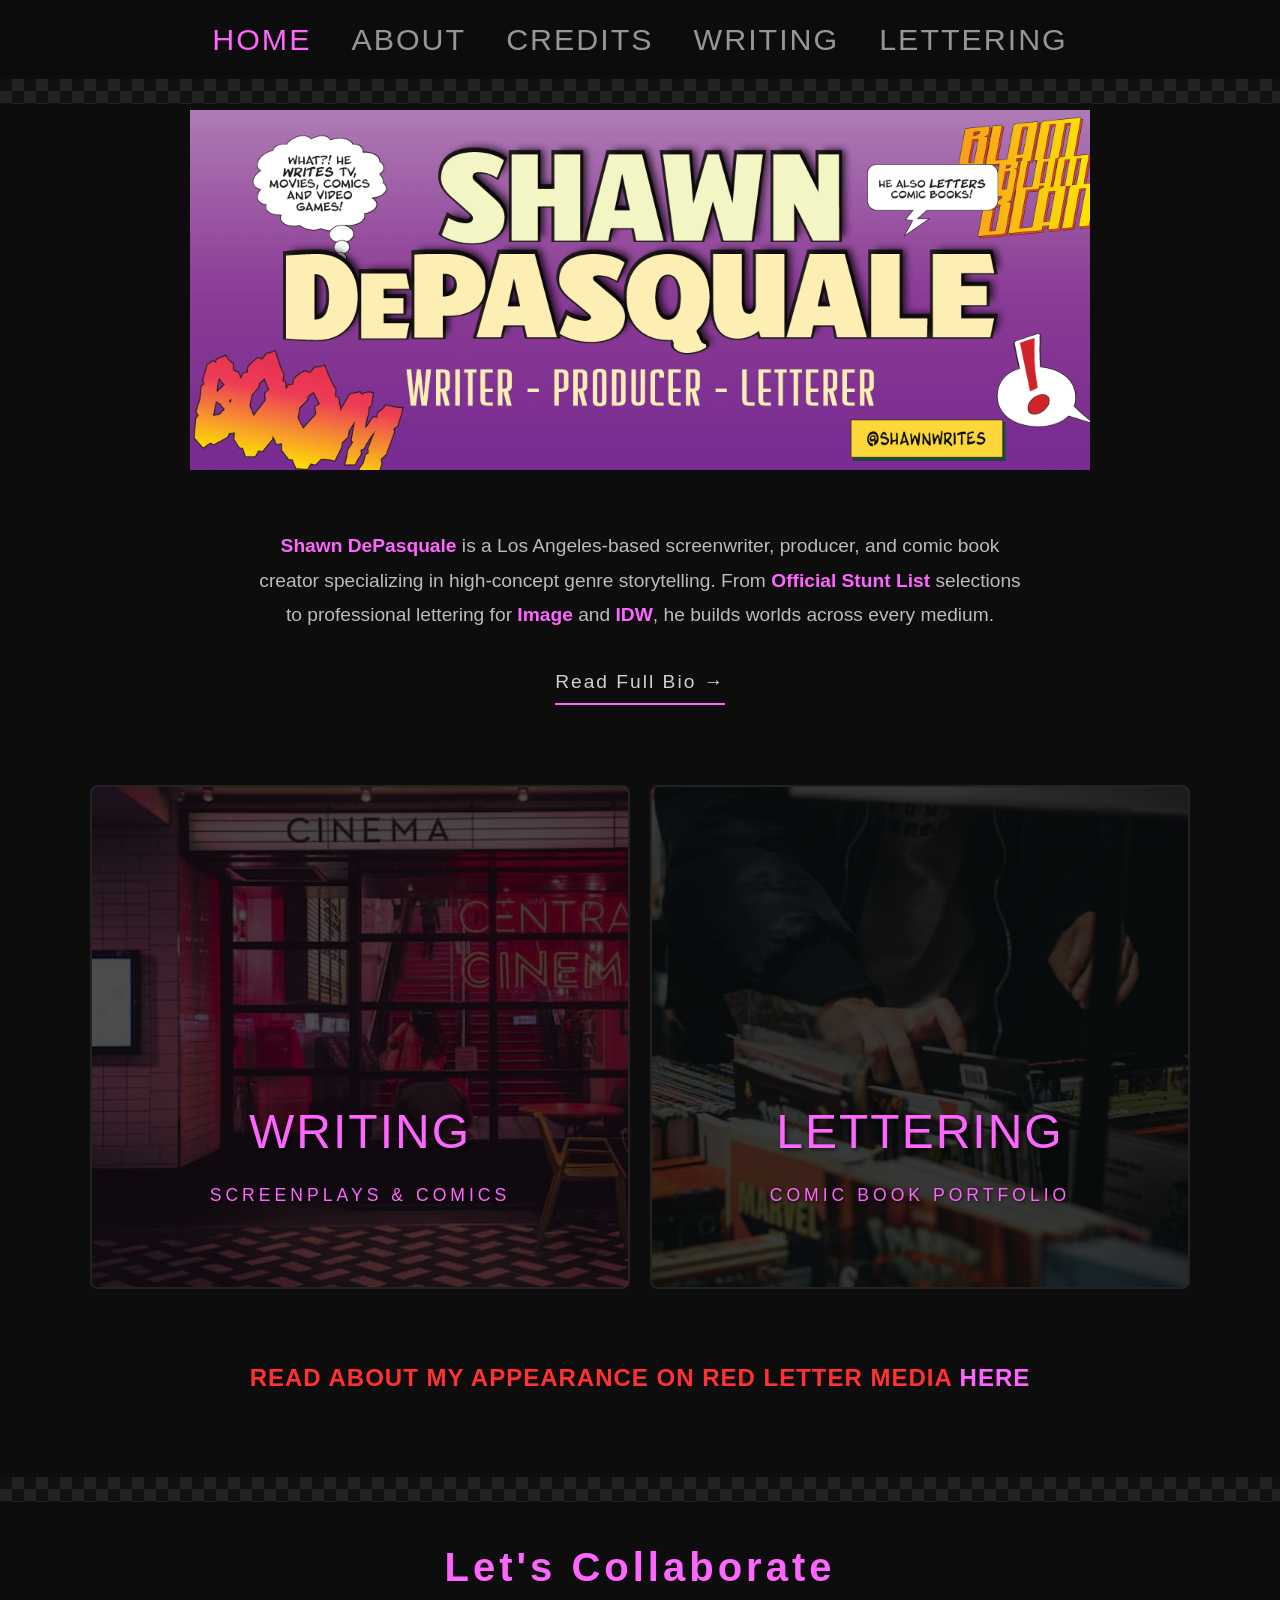
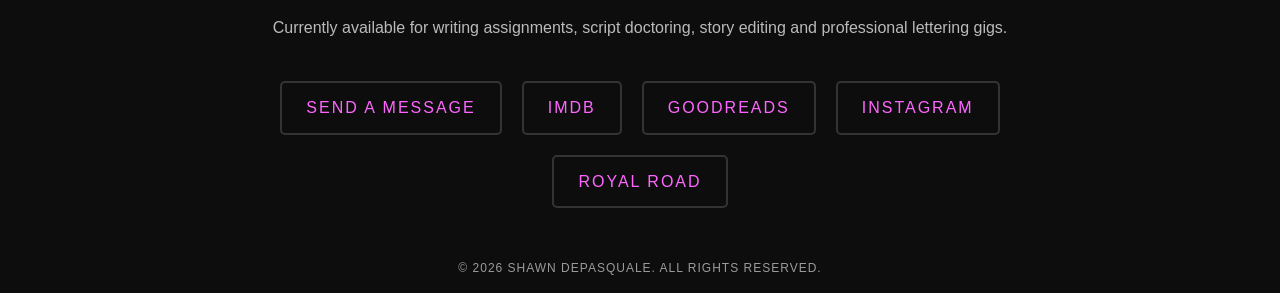
==== commit 49d366df: "Added RR to footer" ====
--- a/index.html
+++ b/index.html
@@ -158,6 +158,7 @@
                 <a href="https://www.imdb.com/name/nm4267249/" target="_blank" rel="noopener noreferrer" class="contact-btn">IMDb</a>
                 <a href="https://www.goodreads.com/author/show/6082925.Shawn_DePasquale" target="_blank" rel="noopener noreferrer" class="contact-btn">Goodreads</a>
                 <a href="https://instagram.com/shawnwrites" target="_blank" rel="noopener noreferrer" class="contact-btn">Instagram</a>
+                <a href="https://www.royalroad.com/fiction/159145/play-scared-book-one-suburban-slasher" target="_blank" rel="noopener noreferrer" class="contact-btn">Royal Road</a>
             </div>
             <p class="copyright">
                 &copy; 2026 Shawn DePasquale. All Rights Reserved.
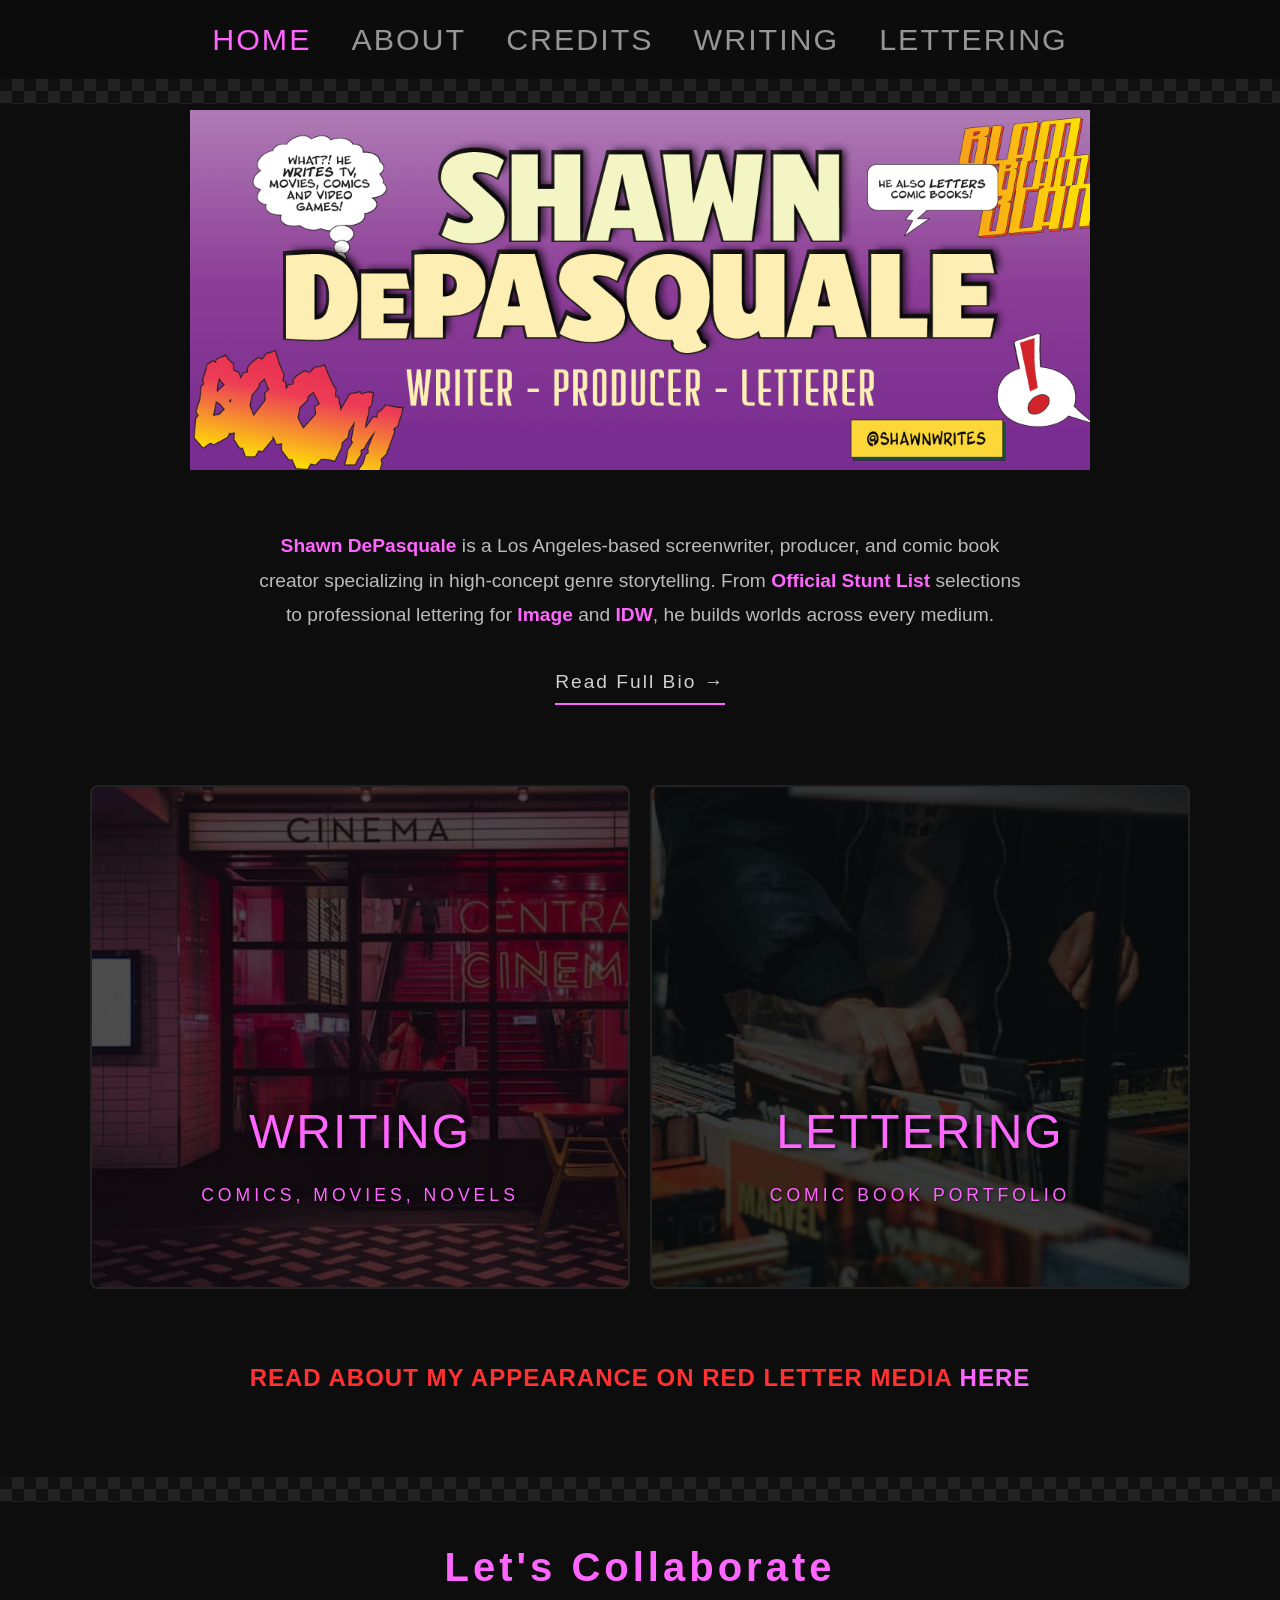
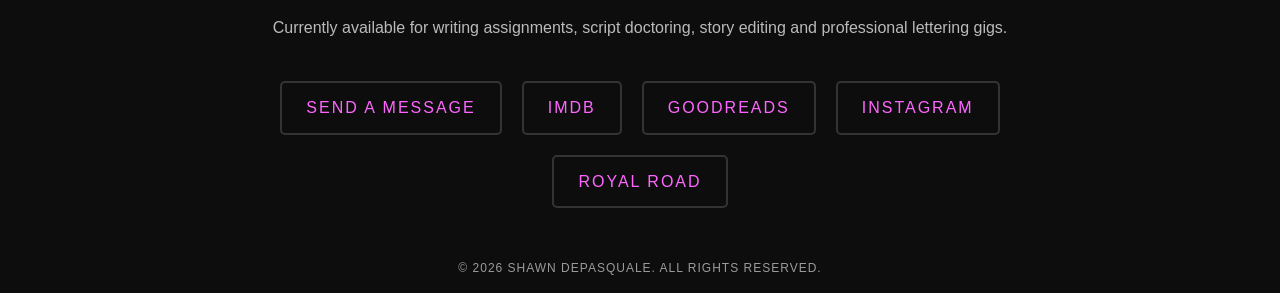
==== commit eb43d7f1: "changed action-shot pic" ====
--- a/index.html
+++ b/index.html
@@ -127,7 +127,7 @@
                 <div class="writing-bg"></div>
                 <div class="card-content">
                     <h2>Writing</h2>
-                    <p>Screenplays & Comics</p>
+                    <p>Comics, Movies, Novels</p>
                 </div>
             </a>
 
@@ -158,7 +158,7 @@
                 <a href="https://www.imdb.com/name/nm4267249/" target="_blank" rel="noopener noreferrer" class="contact-btn">IMDb</a>
                 <a href="https://www.goodreads.com/author/show/6082925.Shawn_DePasquale" target="_blank" rel="noopener noreferrer" class="contact-btn">Goodreads</a>
                 <a href="https://instagram.com/shawnwrites" target="_blank" rel="noopener noreferrer" class="contact-btn">Instagram</a>
-                <a href="https://www.royalroad.com/fiction/159145/play-scared-book-one-suburban-slasher" target="_blank" rel="noopener noreferrer" class="contact-btn">Royal Road</a>
+                <a href="https://www.royalroad.com/profile/807807/fictions" target="_blank" rel="noopener noreferrer" class="contact-btn">Royal Road</a>
             </div>
             <p class="copyright">
                 &copy; 2026 Shawn DePasquale. All Rights Reserved.
--- a/style.css
+++ b/style.css
@@ -923,6 +923,95 @@
 
 .stunt-list-badge a:hover {
     color: #fff;
+}
+
+.novel-feature {
+    display: flex;
+    gap: 40px;
+    align-items: flex-start;
+    background: linear-gradient(135deg, rgba(255, 102, 255, 0.05) 0%, var(--card) 100%);
+    border: 2px solid var(--accent);
+    border-radius: 20px;
+    padding: 40px;
+    margin-bottom: 20px;
+}
+
+.novel-cover {
+    width: 220px;
+    flex-shrink: 0;
+    border-radius: 8px;
+    box-shadow: 8px 8px 0px var(--accent);
+}
+
+.novel-info {
+    text-align: left;
+    flex: 1;
+}
+
+.novel-label {
+    color: var(--accent);
+    font-size: 0.75rem;
+    font-weight: bold;
+    text-transform: uppercase;
+    letter-spacing: 2px;
+    display: inline-block;
+    background: rgba(255, 102, 255, 0.15);
+    padding: 5px 12px;
+    border-radius: 4px;
+    margin-bottom: 15px;
+}
+
+.novel-title {
+    font-family: 'Bebas Neue', sans-serif;
+    font-size: 3.5rem;
+    letter-spacing: 2px;
+    margin: 0 0 5px 0;
+    line-height: 1;
+    color: var(--text);
+}
+
+.novel-subtitle {
+    font-family: 'Bebas Neue', sans-serif;
+    font-size: 1.5rem;
+    letter-spacing: 2px;
+    color: var(--accent);
+    margin: 0 0 20px 0;
+}
+
+.novel-blurb {
+    color: #ccc;
+    font-size: 1rem;
+    line-height: 1.7;
+    margin-bottom: 30px;
+}
+
+.novel-btns {
+    display: flex;
+    gap: 15px;
+    flex-wrap: wrap;
+}
+
+.novel-patreon-btn {
+    border-color: #555 !important;
+    color: #bbb !important;
+}
+
+.novel-patreon-btn:hover {
+    border-color: var(--accent) !important;
+    color: #000 !important;
+    background: var(--accent) !important;
+}
+
+@media (max-width: 768px) {
+    .novel-feature {
+        flex-direction: column;
+        align-items: center;
+        text-align: center;
+        padding: 30px;
+    }
+    .novel-cover { width: 180px; }
+    .novel-info { text-align: center; }
+    .novel-btns { justify-content: center; }
 }
 
 @media (max-width: 768px) {
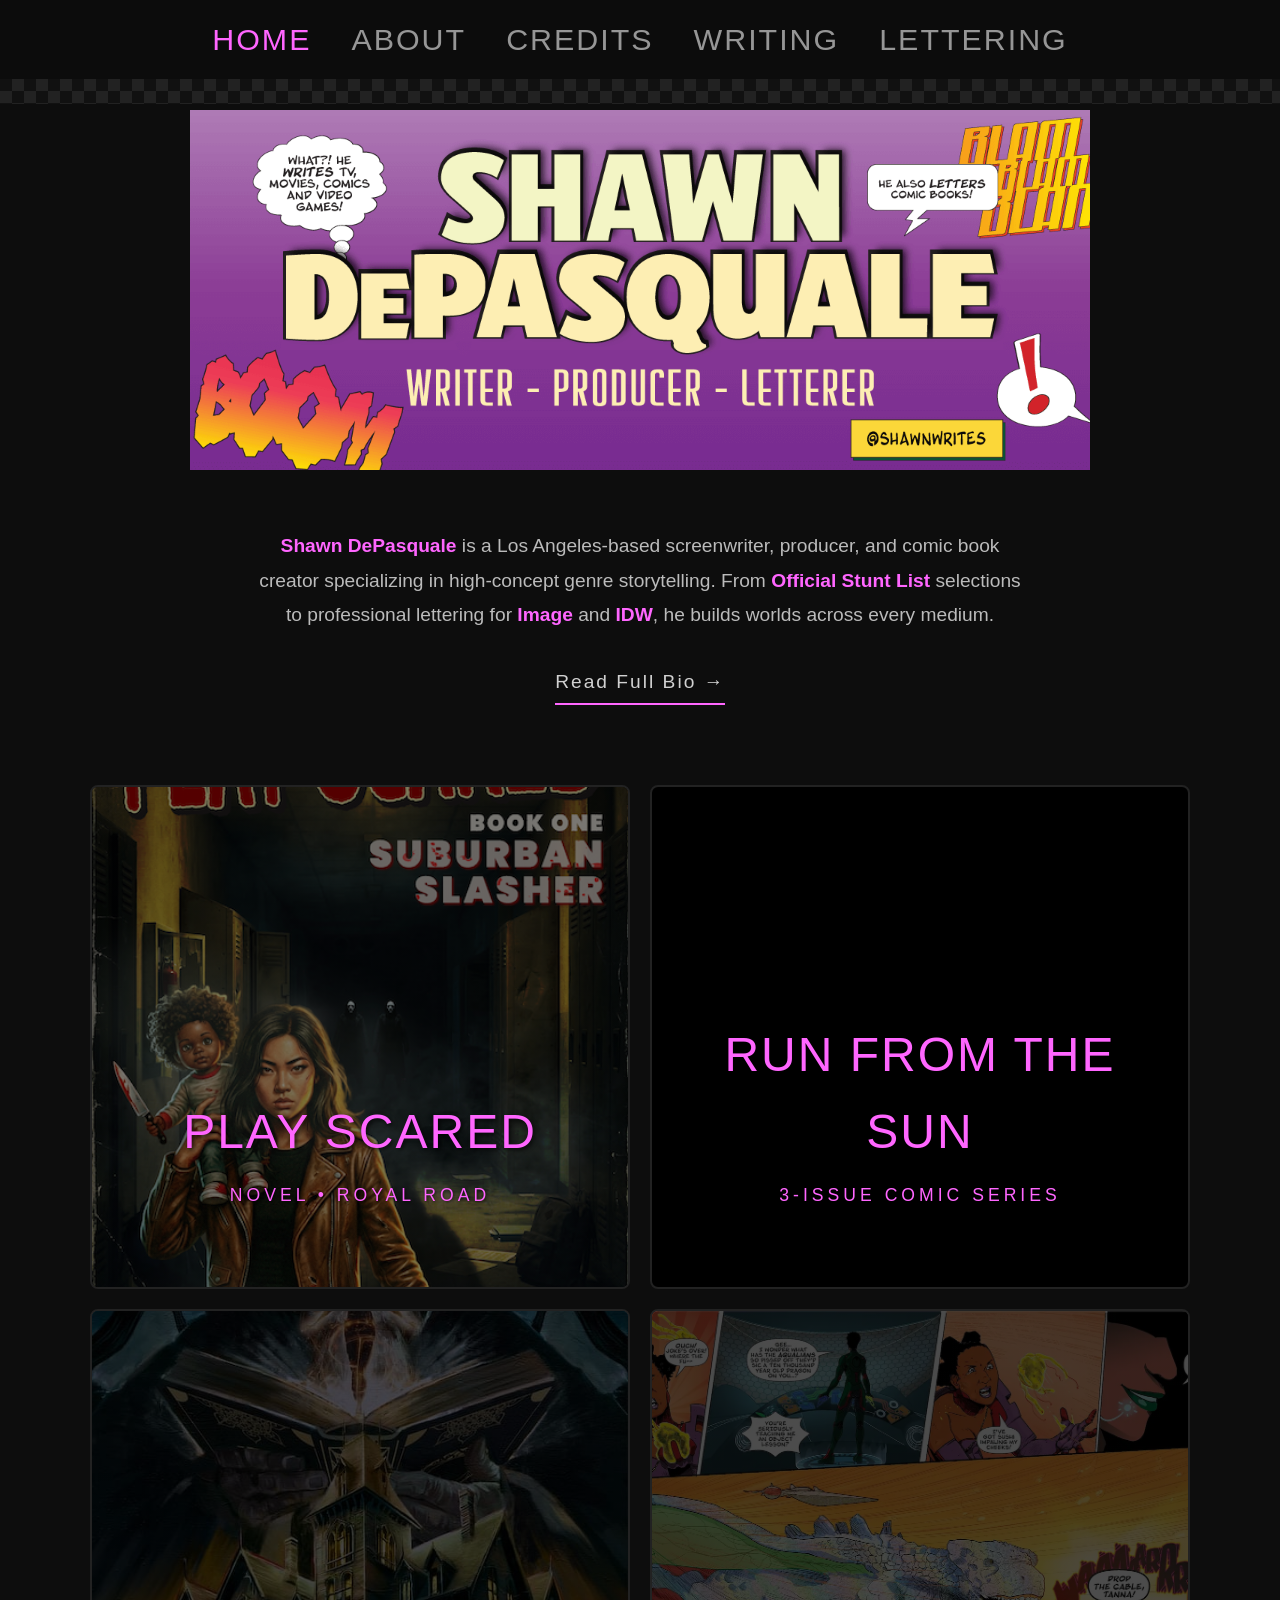
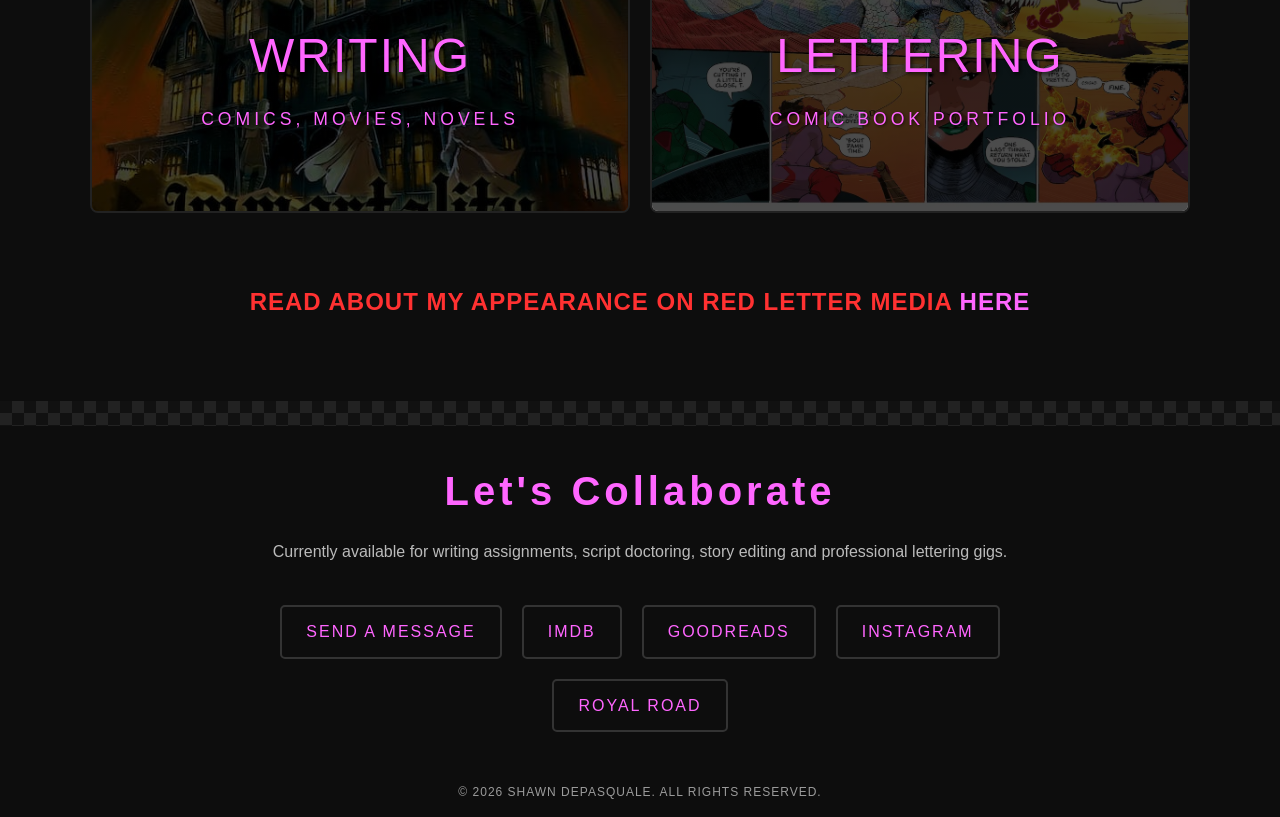
==== commit 94f18602: "RFTS and PS to Main" ====
--- a/index.html
+++ b/index.html
@@ -123,6 +123,25 @@
         </div>
 
         <div class="gateway-grid">
+            <a href="https://www.royalroad.com/fiction/159145/play-scared-a-litrpg-horrorcomedy-female-lead" target="_blank" rel="noopener noreferrer" class="gateway-card" aria-label="Read Play Scared on Royal Road">
+                <div class="play-scared-bg"></div>
+                <div class="card-content">
+                    <h2>Play Scared</h2>
+                    <p>Novel • Royal Road</p>
+                </div>
+            </a>
+
+            <a href="https://lunardistribution.com/home/search?term=Run+From+The+Sun" target="_blank" rel="noopener noreferrer" class="gateway-card rfts-card" aria-label="View Run From The Sun on Lunar Distribution">
+                <div class="rfts-carousel-item rfts-carousel-1"></div>
+                <div class="rfts-carousel-item rfts-carousel-2"></div>
+                <div class="rfts-carousel-item rfts-carousel-3"></div>
+                <div class="rfts-carousel-item rfts-carousel-4"></div>
+                <div class="card-content">
+                    <h2>Run From The Sun</h2>
+                    <p>3-Issue Comic Series</p>
+                </div>
+            </a>
+
             <a href="writing.html" class="gateway-card" aria-label="View writing portfolio - screenplays and comics">
                 <div class="writing-bg"></div>
                 <div class="card-content">
--- a/style.css
+++ b/style.css
@@ -293,7 +293,8 @@
 }
 
 .lettering-bg,
-.writing-bg {
+.writing-bg,
+.play-scared-bg {
     height: 100%;
     width: 100%;
     background-size: cover;
@@ -305,21 +306,66 @@
 }
 
 .lettering-bg {
-    background-image: linear-gradient(rgba(0,0,0,0.7), rgba(0,0,0,0.7)), url('lettering-cover.jpg');
+    background-image: linear-gradient(rgba(0,0,0,0.7), rgba(0,0,0,0.7)), url('letteringsamples/GFH_Sample3.webp');
 }
 
 .writing-bg {
-    background-image: linear-gradient(rgba(0,0,0,0.7), rgba(0,0,0,0.7)), url('writing-cover.jpg');
+    background-image: linear-gradient(rgba(0,0,0,0.7), rgba(0,0,0,0.7)), url('covers/cover-immortality.jpg');
+}
+
+.play-scared-bg {
+    background-image: linear-gradient(rgba(0,0,0,0.5), rgba(0,0,0,0.5)), url('covers/Play Scared Book One Title_RR.png');
 }
 
 .gateway-card:hover .lettering-bg {
     transform: scale(1.05);
-    background-image: linear-gradient(rgba(0,0,0,0.4), rgba(0,0,0,0.4)), url('lettering-cover.jpg');
+    background-image: linear-gradient(rgba(0,0,0,0.4), rgba(0,0,0,0.4)), url('letteringsamples/GFH_Sample3.webp');
 }
 
 .gateway-card:hover .writing-bg {
     transform: scale(1.05);
-    background-image: linear-gradient(rgba(0,0,0,0.4), rgba(0,0,0,0.4)), url('writing-cover.jpg');
+    background-image: linear-gradient(rgba(0,0,0,0.4), rgba(0,0,0,0.4)), url('covers/Play Scared Book One Title_RR.png');
+}
+
+.gateway-card:hover .play-scared-bg {
+    transform: scale(1.05);
+    background-image: linear-gradient(rgba(0,0,0,0.3), rgba(0,0,0,0.3)), url('covers/Play Scared Book One Title_RR.png');
+}
+
+/* RFTS Carousel */
+.rfts-carousel-item {
+    position: absolute;
+    width: 100%;
+    height: 100%;
+    background-size: cover;
+    background-position: center;
+    opacity: 0;
+    animation: carousel-fade 8s infinite;
+}
+
+.rfts-carousel-1 {
+    background-image: linear-gradient(rgba(0,0,0,0.5), rgba(0,0,0,0.5)), url('RFTS_ART/RFTS_Cover04.webp');
+    animation-delay: 0s;
+}
+
+.rfts-carousel-2 {
+    background-image: linear-gradient(rgba(0,0,0,0.5), rgba(0,0,0,0.5)), url('RFTS_ART/RFTS_Cover01.webp');
+    animation-delay: 2s;
+}
+
+.rfts-carousel-3 {
+    background-image: linear-gradient(rgba(0,0,0,0.5), rgba(0,0,0,0.5)), url('RFTS_ART/RFTS_Cover02.webp');
+    animation-delay: 4s;
+}
+
+.rfts-carousel-4 {
+    background-image: linear-gradient(rgba(0,0,0,0.5), rgba(0,0,0,0.5)), url('RFTS_ART/RFTS_Cover03.webp');
+    animation-delay: 6s;
+}
+
+@keyframes carousel-fade {
+    0%, 100% { opacity: 0; }
+    25%, 50% { opacity: 1; }
 }
 
 .card-content {
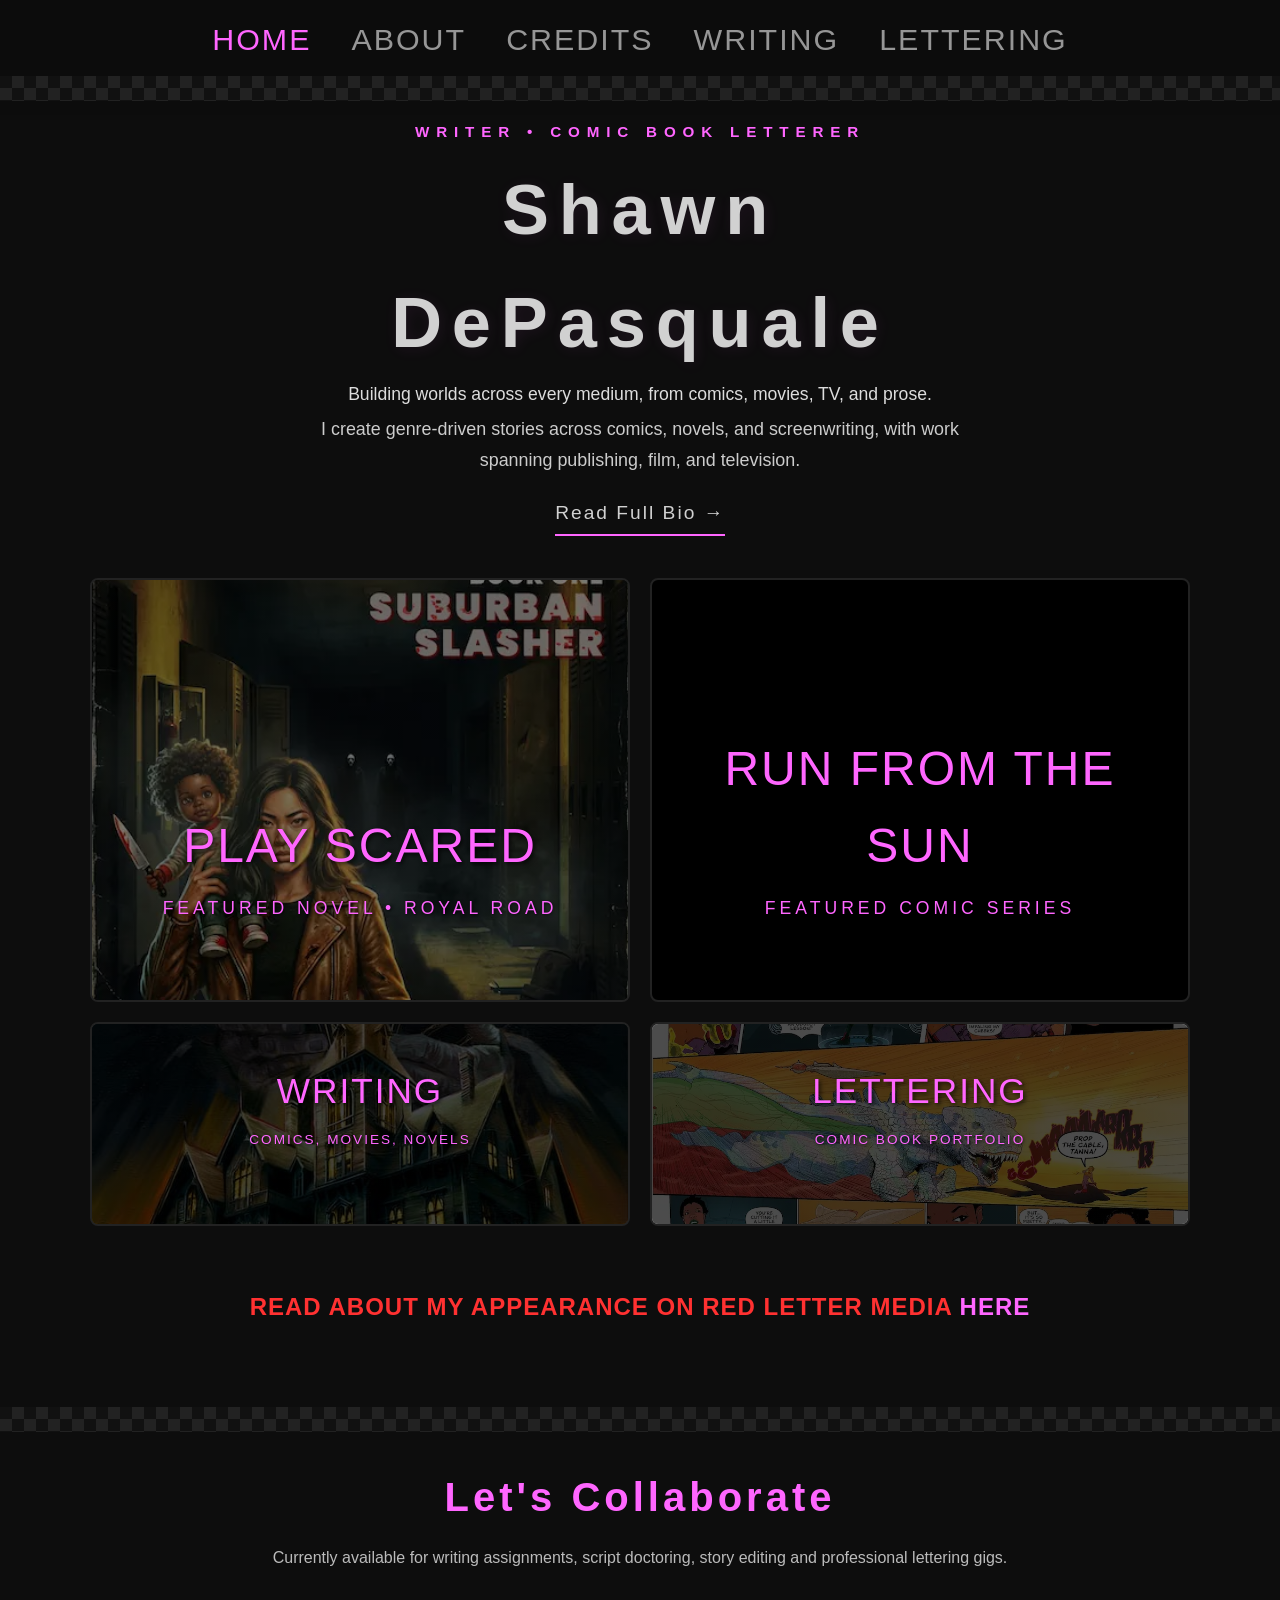
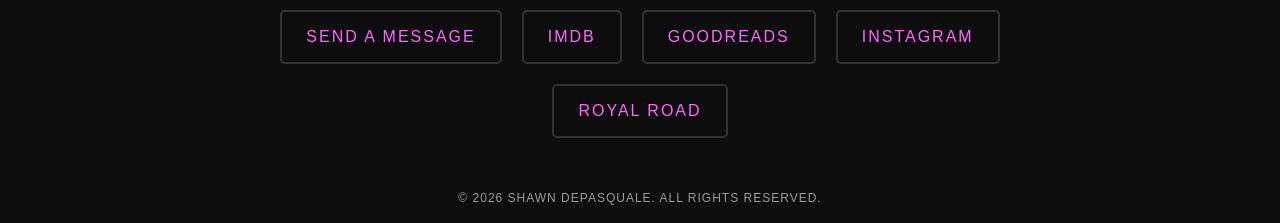
==== commit 4f1292fc: "adjustments" ====
--- a/index.html
+++ b/index.html
@@ -85,6 +85,32 @@
           "name": "Trailer Park Boys: Countdown to Liquor Day",
           "author": { "@type": "Person", "name": "Shawn DePasquale" },
           "publisher": { "@type": "Organization", "name": "IDW Publishing" }
+        },
+        {
+          "@type": "Book",
+          "name": "Play Scared",
+          "author": { "@type": "Person", "name": "Shawn DePasquale" },
+          "url": "https://www.royalroad.com/fiction/159145/play-scared-a-litrpg-horrorcomedy-female-lead",
+          "description": "LITRPG horror-comedy novel available on Royal Road",
+          "inLanguage": "en",
+          "genre": ["LITRPG", "Horror", "Comedy"]
+        },
+        {
+          "@type": "ComicSeries",
+          "name": "Run From The Sun",
+          "creator": [
+            { "@type": "Person", "name": "Shawn DePasquale" },
+            { "@type": "Person", "name": "Matt Cohen" }
+          ],
+          "author": { "@type": "Organization", "name": "The Cabin Boyz" },
+          "publisher": [
+            { "@type": "Organization", "name": "Devil's Due Studios" },
+            { "@type": "Organization", "name": "Massive Publishing" }
+          ],
+          "url": "https://lunardistribution.com/home/search?term=Run+From+The+Sun",
+          "description": "Three-issue comic series credited to The Cabin Boyz, created by Shawn DePasquale and Matt Cohen",
+          "inLanguage": "en",
+          "genre": "Comic"
         }
       ]
     }
@@ -106,43 +132,39 @@
     <main>
         <h1 class="visually-hidden">Shawn DePasquale - Screenwriter, Comic Book Writer, and Letterer</h1>
 
-        <div class="banner-container">
-            <img src="banner.png" 
-                 alt="Shawn DePasquale - Screenwriter, Comic Book Writer, and Letterer" 
-                 class="main-logo" 
-                 width="1200" 
-                 height="480" 
-                 fetchpriority="high">
-        </div>
-
-        <div class="short-bio">
-            <p>
-                <strong>Shawn DePasquale</strong> is a Los Angeles-based screenwriter, producer, and comic book creator specializing in high-concept genre storytelling. From <strong>Official Stunt List</strong> selections to professional lettering for <strong>Image</strong> and <strong>IDW</strong>, he builds worlds across every medium.
+        <div class="hero-intro">
+            <p class="hero-eyebrow">WRITER • COMIC BOOK LETTERER</p>
+            <h2>Shawn DePasquale</h2>
+            <p class="hero-tagline">Building worlds across every medium, from comics, movies, TV, and prose.</p>
+            <p class="hero-description">
+                I create genre-driven stories across comics, novels, and screenwriting, with work spanning publishing, film, and television.
             </p>
             <a href="about.html" class="bio-link">Read Full Bio →</a>
         </div>
 
+        <div class="short-bio"></div>
+
         <div class="gateway-grid">
-            <a href="https://www.royalroad.com/fiction/159145/play-scared-a-litrpg-horrorcomedy-female-lead" target="_blank" rel="noopener noreferrer" class="gateway-card" aria-label="Read Play Scared on Royal Road">
+            <a href="https://www.royalroad.com/fiction/159145/play-scared-a-litrpg-horrorcomedy-female-lead" target="_blank" rel="noopener noreferrer" class="gateway-card featured-card" aria-label="Read Play Scared on Royal Road">
                 <div class="play-scared-bg"></div>
                 <div class="card-content">
                     <h2>Play Scared</h2>
-                    <p>Novel • Royal Road</p>
-                </div>
-            </a>
-
-            <a href="https://lunardistribution.com/home/search?term=Run+From+The+Sun" target="_blank" rel="noopener noreferrer" class="gateway-card rfts-card" aria-label="View Run From The Sun on Lunar Distribution">
+                    <p>Featured Novel • Royal Road</p>
+                </div>
+            </a>
+
+            <a href="https://lunardistribution.com/home/search?term=Run+From+The+Sun" target="_blank" rel="noopener noreferrer" class="gateway-card featured-card rfts-card" aria-label="View Run From The Sun on Lunar Distribution">
                 <div class="rfts-carousel-item rfts-carousel-1"></div>
                 <div class="rfts-carousel-item rfts-carousel-2"></div>
                 <div class="rfts-carousel-item rfts-carousel-3"></div>
                 <div class="rfts-carousel-item rfts-carousel-4"></div>
                 <div class="card-content">
                     <h2>Run From The Sun</h2>
-                    <p>3-Issue Comic Series</p>
-                </div>
-            </a>
-
-            <a href="writing.html" class="gateway-card" aria-label="View writing portfolio - screenplays and comics">
+                    <p>Featured Comic Series</p>
+                </div>
+            </a>
+
+            <a href="writing.html" class="gateway-card secondary-card" aria-label="View writing portfolio - screenplays and comics">
                 <div class="writing-bg"></div>
                 <div class="card-content">
                     <h2>Writing</h2>
@@ -150,7 +172,7 @@
                 </div>
             </a>
 
-            <a href="lettering.html" class="gateway-card" aria-label="View lettering portfolio - comic book lettering samples">
+            <a href="lettering.html" class="gateway-card secondary-card" aria-label="View lettering portfolio - comic book lettering samples">
                 <div class="lettering-bg"></div>
                 <div class="card-content">
                     <h2>Lettering</h2>
--- a/style.css
+++ b/style.css
@@ -54,7 +54,7 @@
     justify-content: center;
     gap: 40px;
     list-style: none;
-    padding: 0 0 15px 0;
+    padding: 0 0 6px 0;
 }
 
 .nav-container li {
@@ -93,6 +93,7 @@
     background-size: 24px 24px;
     background-position: 0 0, 0 12px, 12px -12px, -12px 0px;
     border: none;
+    margin: 6px 0 14px 0;
 }
 
 /* ------------------------------------------------------------------
@@ -216,25 +217,50 @@
    PAGE: HOME  (body.page-home)
    ================================================================== */
 
-.banner-container {
-    width: 100%;
-    max-width: 1200px;
-    margin: 0 auto;
-    padding: 20px 20px 40px 20px;
-    box-sizing: border-box;
-}
-
-.main-logo {
-    width: 100%;
-    max-width: 900px;
-    height: auto;
-    display: block;
-    margin: 0 auto;
+.hero-intro {
+    max-width: 760px;
+    margin: 0 auto 22px auto;
+    padding: 20px 20px 12px 20px;
+    text-align: center;
+}
+
+.hero-eyebrow {
+    color: var(--accent);
+    text-transform: uppercase;
+    letter-spacing: 0.45em;
+    font-size: 0.95rem;
+    margin: 10px auto 10px auto;
+    font-weight: 800;
+}
+
+.hero-intro h2 {
+    font-family: 'Bebas Neue', sans-serif;
+    font-size: 4.4rem;
+    letter-spacing: 0.14em;
+    margin: 0 0 0px 0;
+    color: var(--text);
+    text-shadow: 2px 2px 15px rgba(255,102,255,0.08);
+}
+
+.hero-tagline {
+    font-size: 1.1rem;
+    line-height: 1.6;
+    color: #ddd;
+    margin: 0 auto 6px auto;
+    max-width: 720px;
+}
+
+.hero-description {
+    font-size: 1.12rem;
+    line-height: 1.75;
+    color: #ccc;
+    margin: 0 auto 12px auto;
+    max-width: 680px;
 }
 
 .short-bio {
     max-width: 763px;
-    margin: 0 auto 60px auto;
+    margin: 0 auto 20px auto;
     padding: 0 20px;
     text-align: center;
 }
@@ -251,7 +277,7 @@
 
 .bio-link {
     display: inline-block;
-    margin-top: 15px;
+    margin-top: 10px;
     color: var(--text);
     text-decoration: none;
     font-family: 'Bebas Neue', sans-serif;
@@ -272,7 +298,7 @@
     gap: 20px;
     max-width: 1100px;
     margin: 0 auto;
-    padding: 20px;
+    padding: 8px 20px 12px 20px;
 }
 
 .gateway-card {
@@ -284,6 +310,14 @@
     transition: transform 0.3s ease, box-shadow 0.3s ease;
     border: 2px solid #222;
     background-color: #000;
+}
+
+.gateway-card.featured-card {
+    height: 420px;
+}
+
+.gateway-card.secondary-card {
+    height: 200px;
 }
 
 .gateway-card:hover {
@@ -314,7 +348,7 @@
 }
 
 .play-scared-bg {
-    background-image: linear-gradient(rgba(0,0,0,0.5), rgba(0,0,0,0.5)), url('covers/Play Scared Book One Title_RR.png');
+    background-image: linear-gradient(rgba(0,0,0,0.5), rgba(0,0,0,0.5)), url('covers/Play Scared Book One Title_RR.webp');
 }
 
 .gateway-card:hover .lettering-bg {
@@ -324,12 +358,12 @@
 
 .gateway-card:hover .writing-bg {
     transform: scale(1.05);
-    background-image: linear-gradient(rgba(0,0,0,0.4), rgba(0,0,0,0.4)), url('covers/Play Scared Book One Title_RR.png');
+    background-image: linear-gradient(rgba(0,0,0,0.4), rgba(0,0,0,0.4)), url('covers/Play Scared Book One Title_RR.webp');
 }
 
 .gateway-card:hover .play-scared-bg {
     transform: scale(1.05);
-    background-image: linear-gradient(rgba(0,0,0,0.3), rgba(0,0,0,0.3)), url('covers/Play Scared Book One Title_RR.png');
+    background-image: linear-gradient(rgba(0,0,0,0.3), rgba(0,0,0,0.3)), url('covers/Play Scared Book One Title_RR.webp');
 }
 
 /* RFTS Carousel */
@@ -344,22 +378,22 @@
 }
 
 .rfts-carousel-1 {
-    background-image: linear-gradient(rgba(0,0,0,0.5), rgba(0,0,0,0.5)), url('RFTS_ART/RFTS_Cover04.webp');
+    background-image: linear-gradient(rgba(0,0,0,0.5), rgba(0,0,0,0.5)), url('RFTS_Art/RFTS_Cover04.webp');
     animation-delay: 0s;
 }
 
 .rfts-carousel-2 {
-    background-image: linear-gradient(rgba(0,0,0,0.5), rgba(0,0,0,0.5)), url('RFTS_ART/RFTS_Cover01.webp');
+    background-image: linear-gradient(rgba(0,0,0,0.5), rgba(0,0,0,0.5)), url('RFTS_Art/RFTS_Cover01.webp');
     animation-delay: 2s;
 }
 
 .rfts-carousel-3 {
-    background-image: linear-gradient(rgba(0,0,0,0.5), rgba(0,0,0,0.5)), url('RFTS_ART/RFTS_Cover02.webp');
+    background-image: linear-gradient(rgba(0,0,0,0.5), rgba(0,0,0,0.5)), url('RFTS_Art/RFTS_Cover02.webp');
     animation-delay: 4s;
 }
 
 .rfts-carousel-4 {
-    background-image: linear-gradient(rgba(0,0,0,0.5), rgba(0,0,0,0.5)), url('RFTS_ART/RFTS_Cover03.webp');
+    background-image: linear-gradient(rgba(0,0,0,0.5), rgba(0,0,0,0.5)), url('RFTS_Art/RFTS_Cover03.webp');
     animation-delay: 6s;
 }
 
@@ -396,6 +430,15 @@
     letter-spacing: 4px;
     margin-top: 10px;
     text-shadow: 1px 1px 3px rgba(0,0,0,0.7);
+}
+
+.gateway-card.secondary-card .card-content h2 {
+    font-size: 2.2rem;
+}
+
+.gateway-card.secondary-card .card-content p {
+    font-size: 0.85rem;
+    letter-spacing: 2px;
 }
 
 .special-feature-link {
